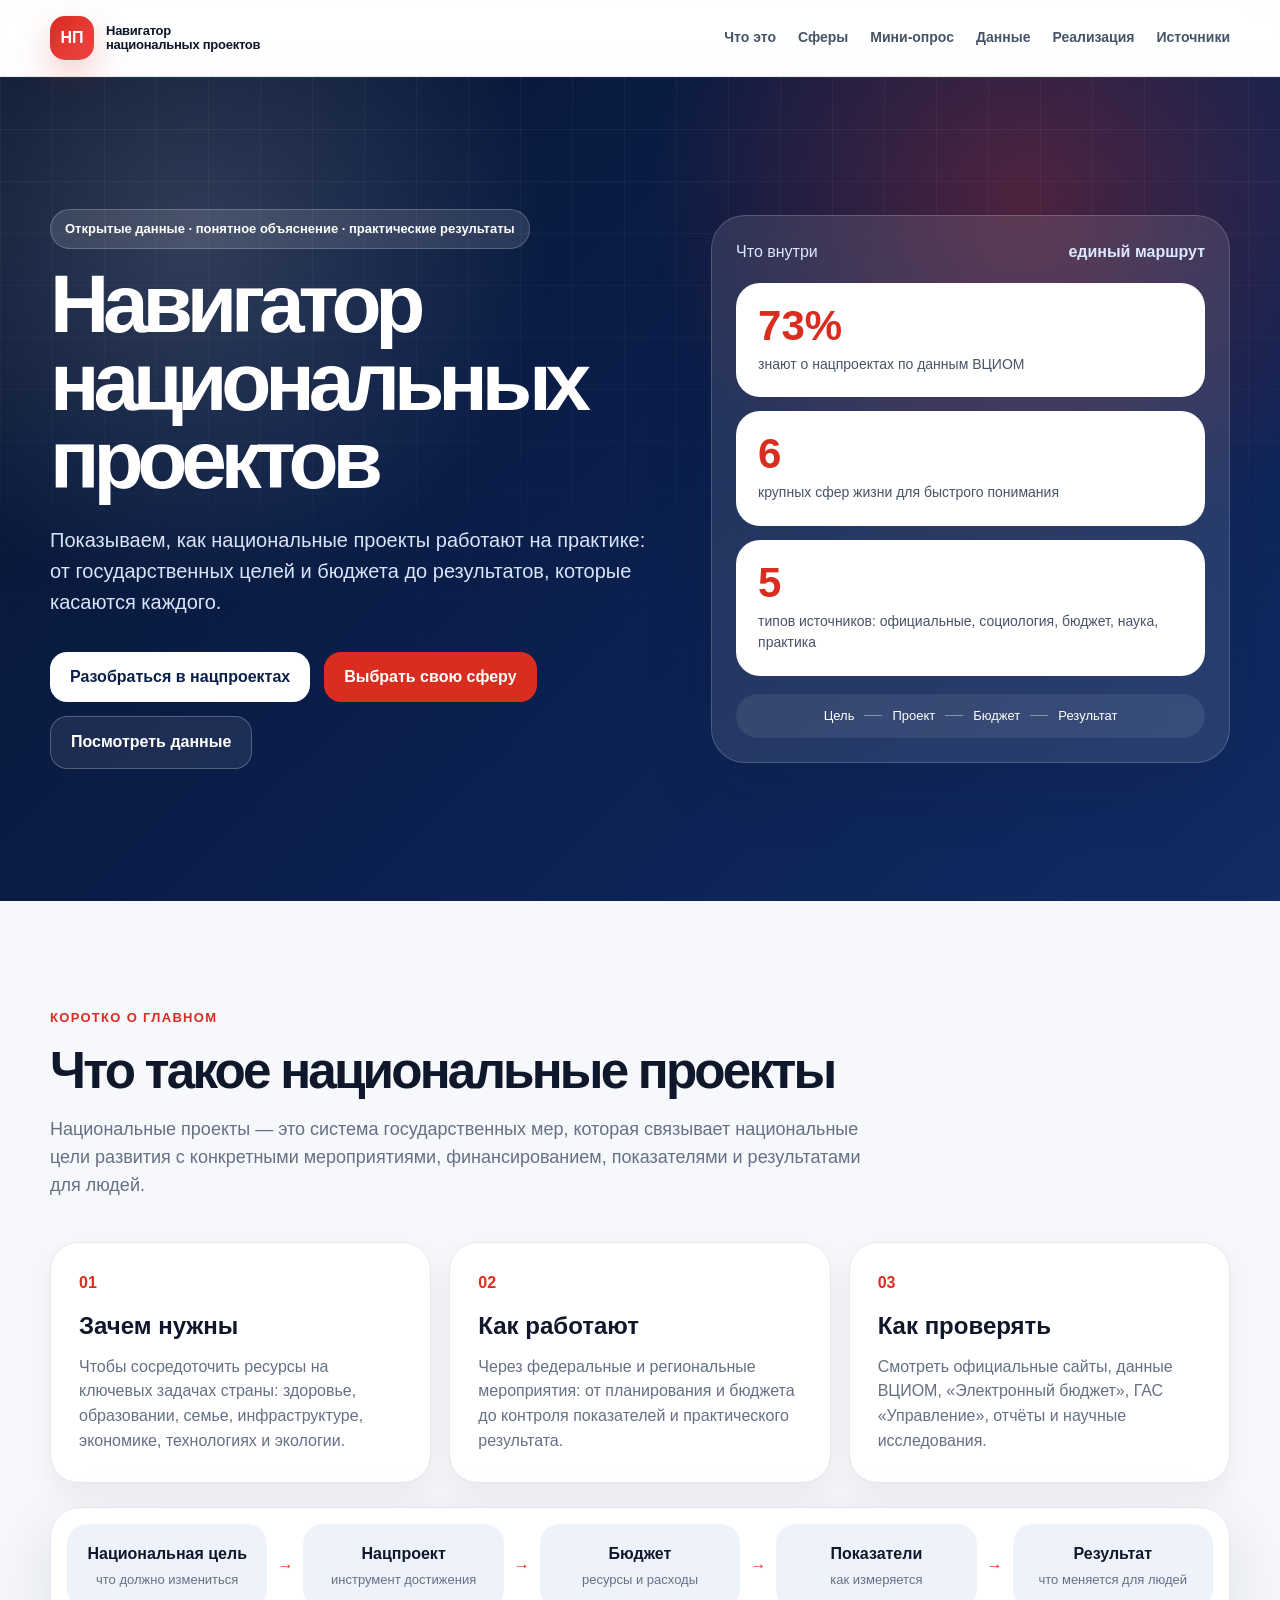
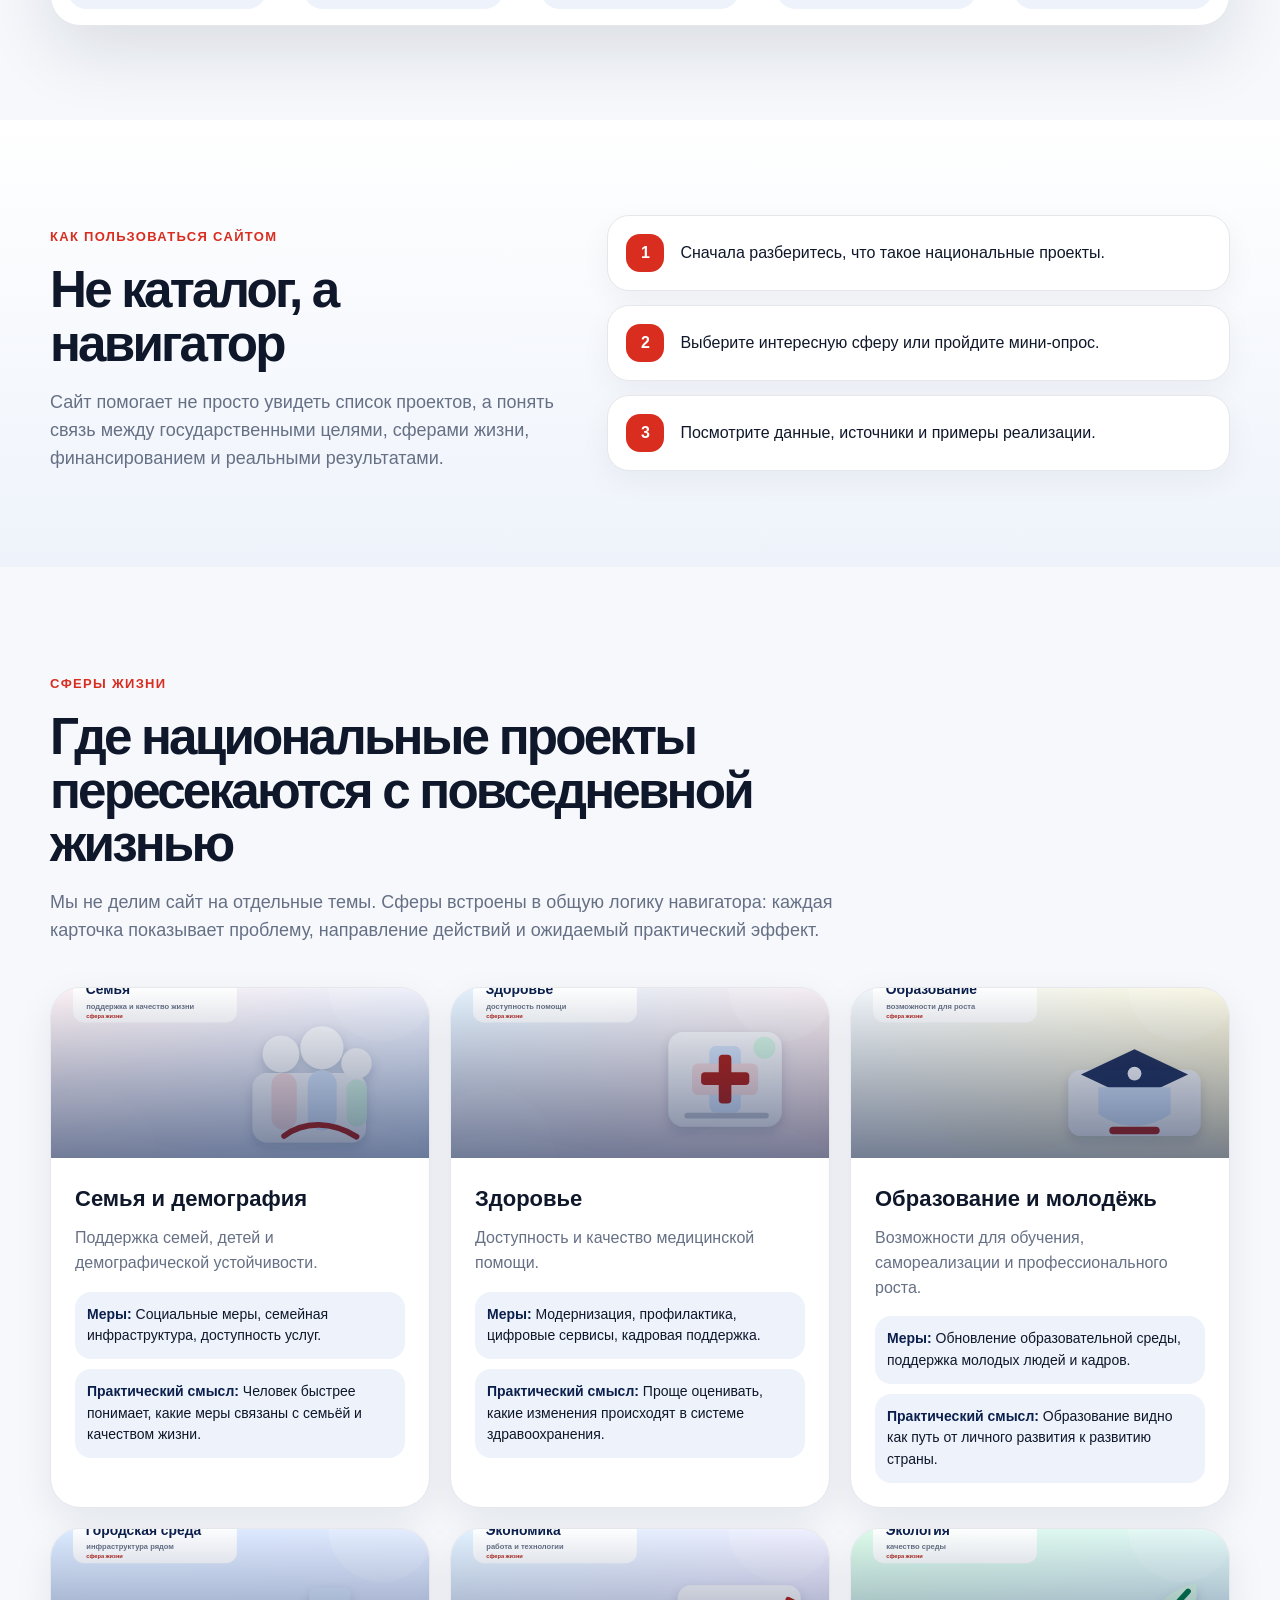
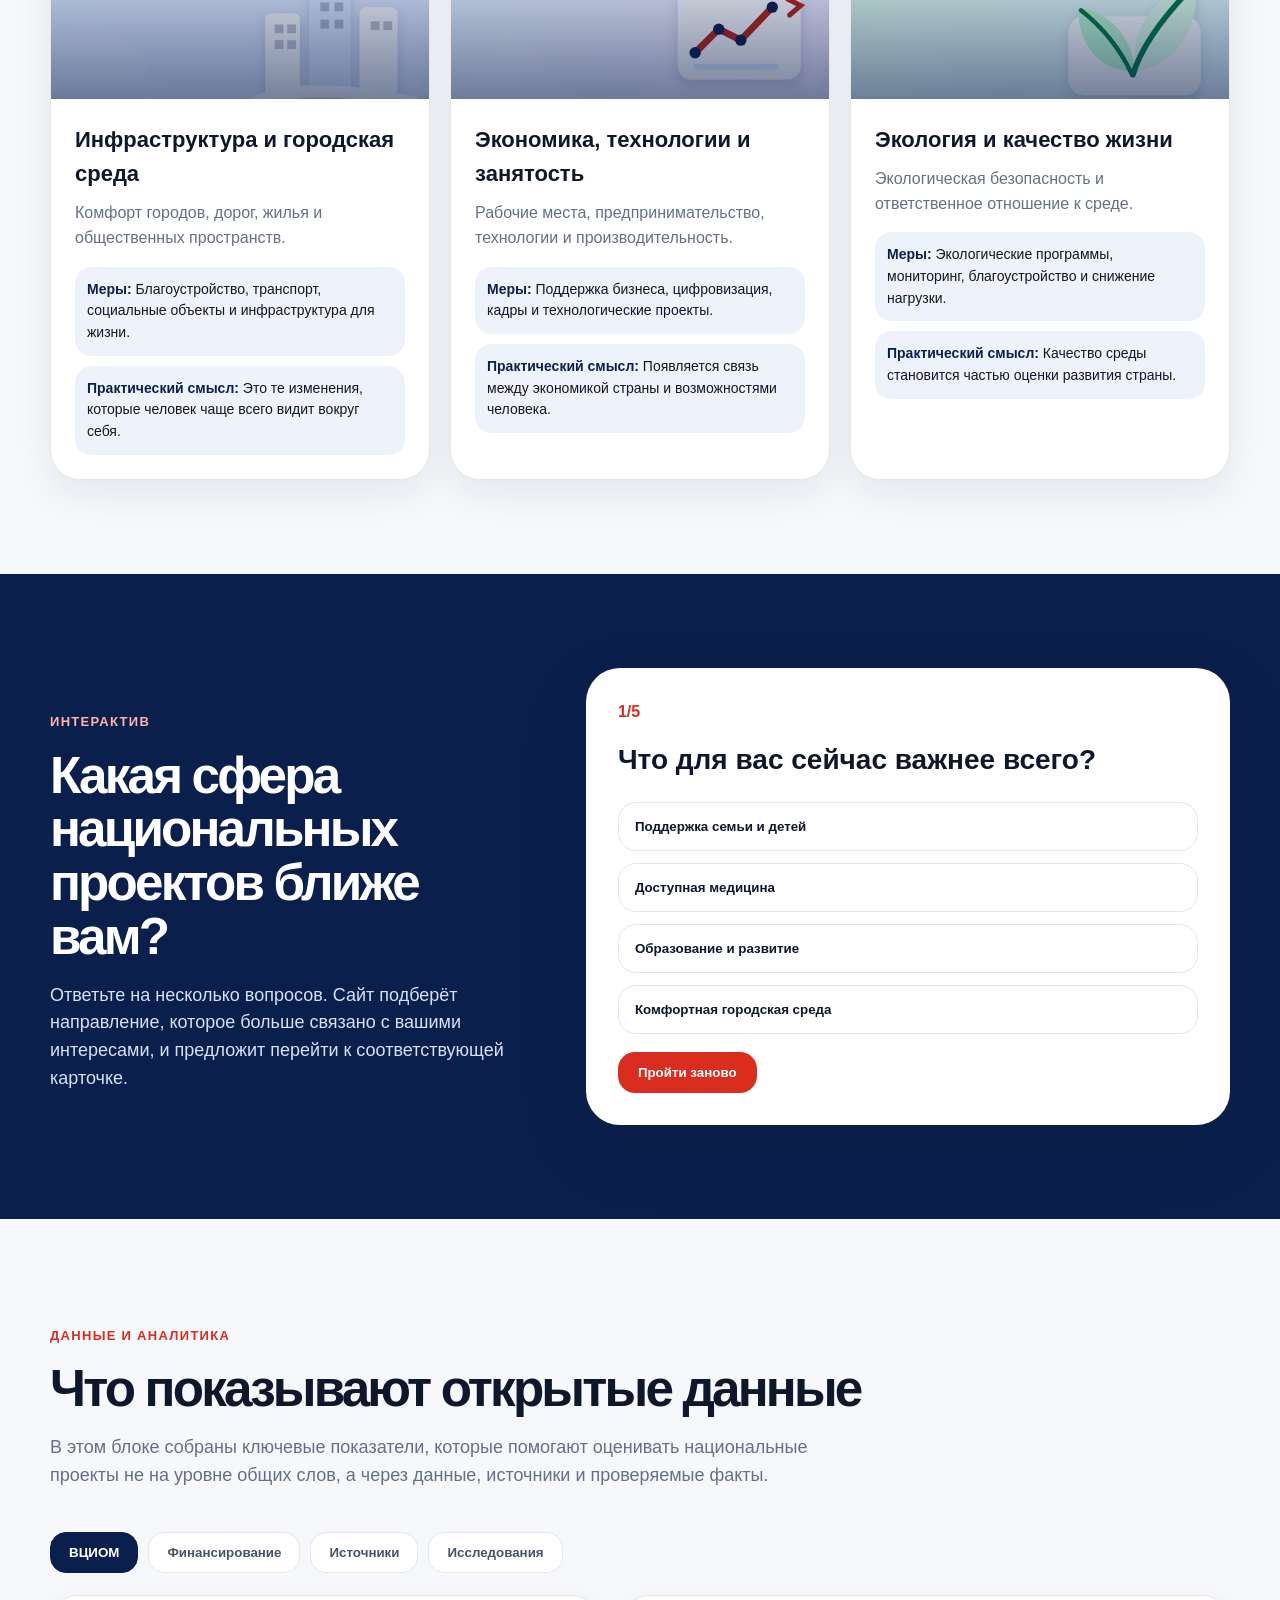
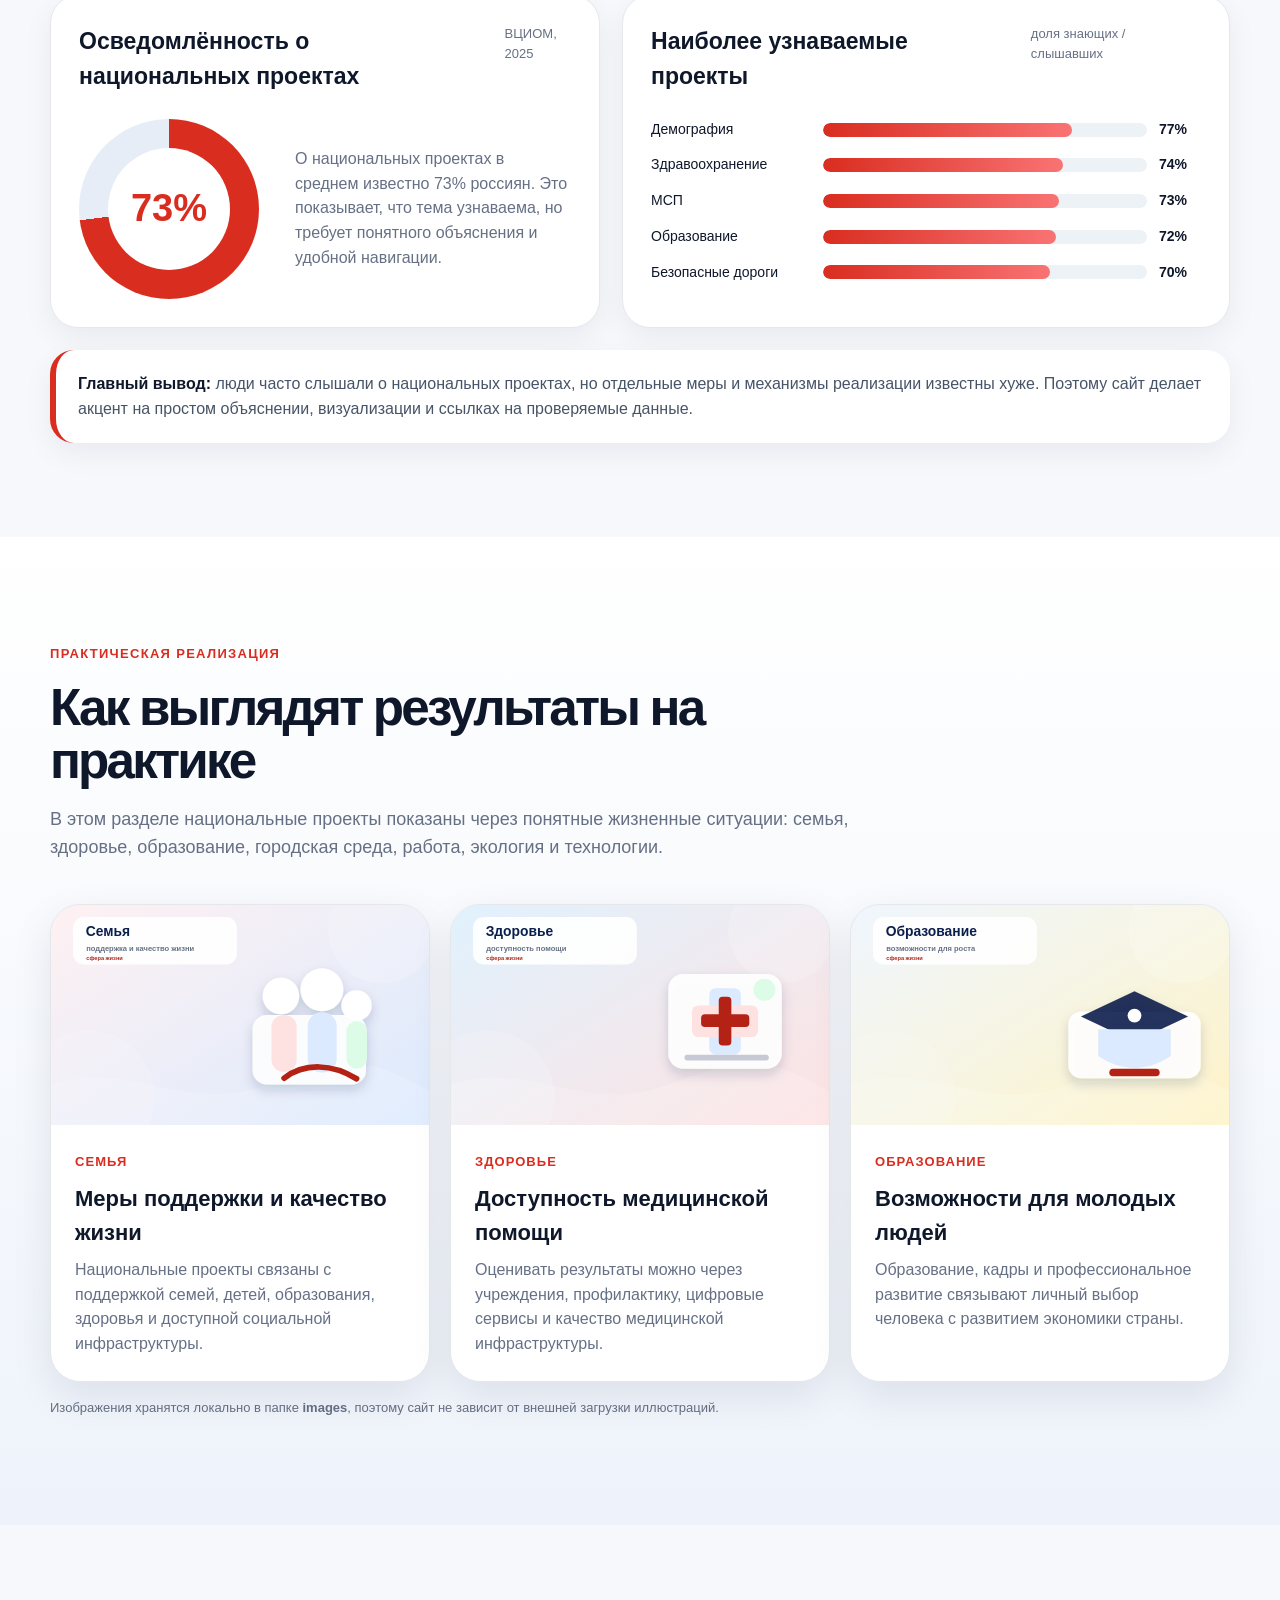
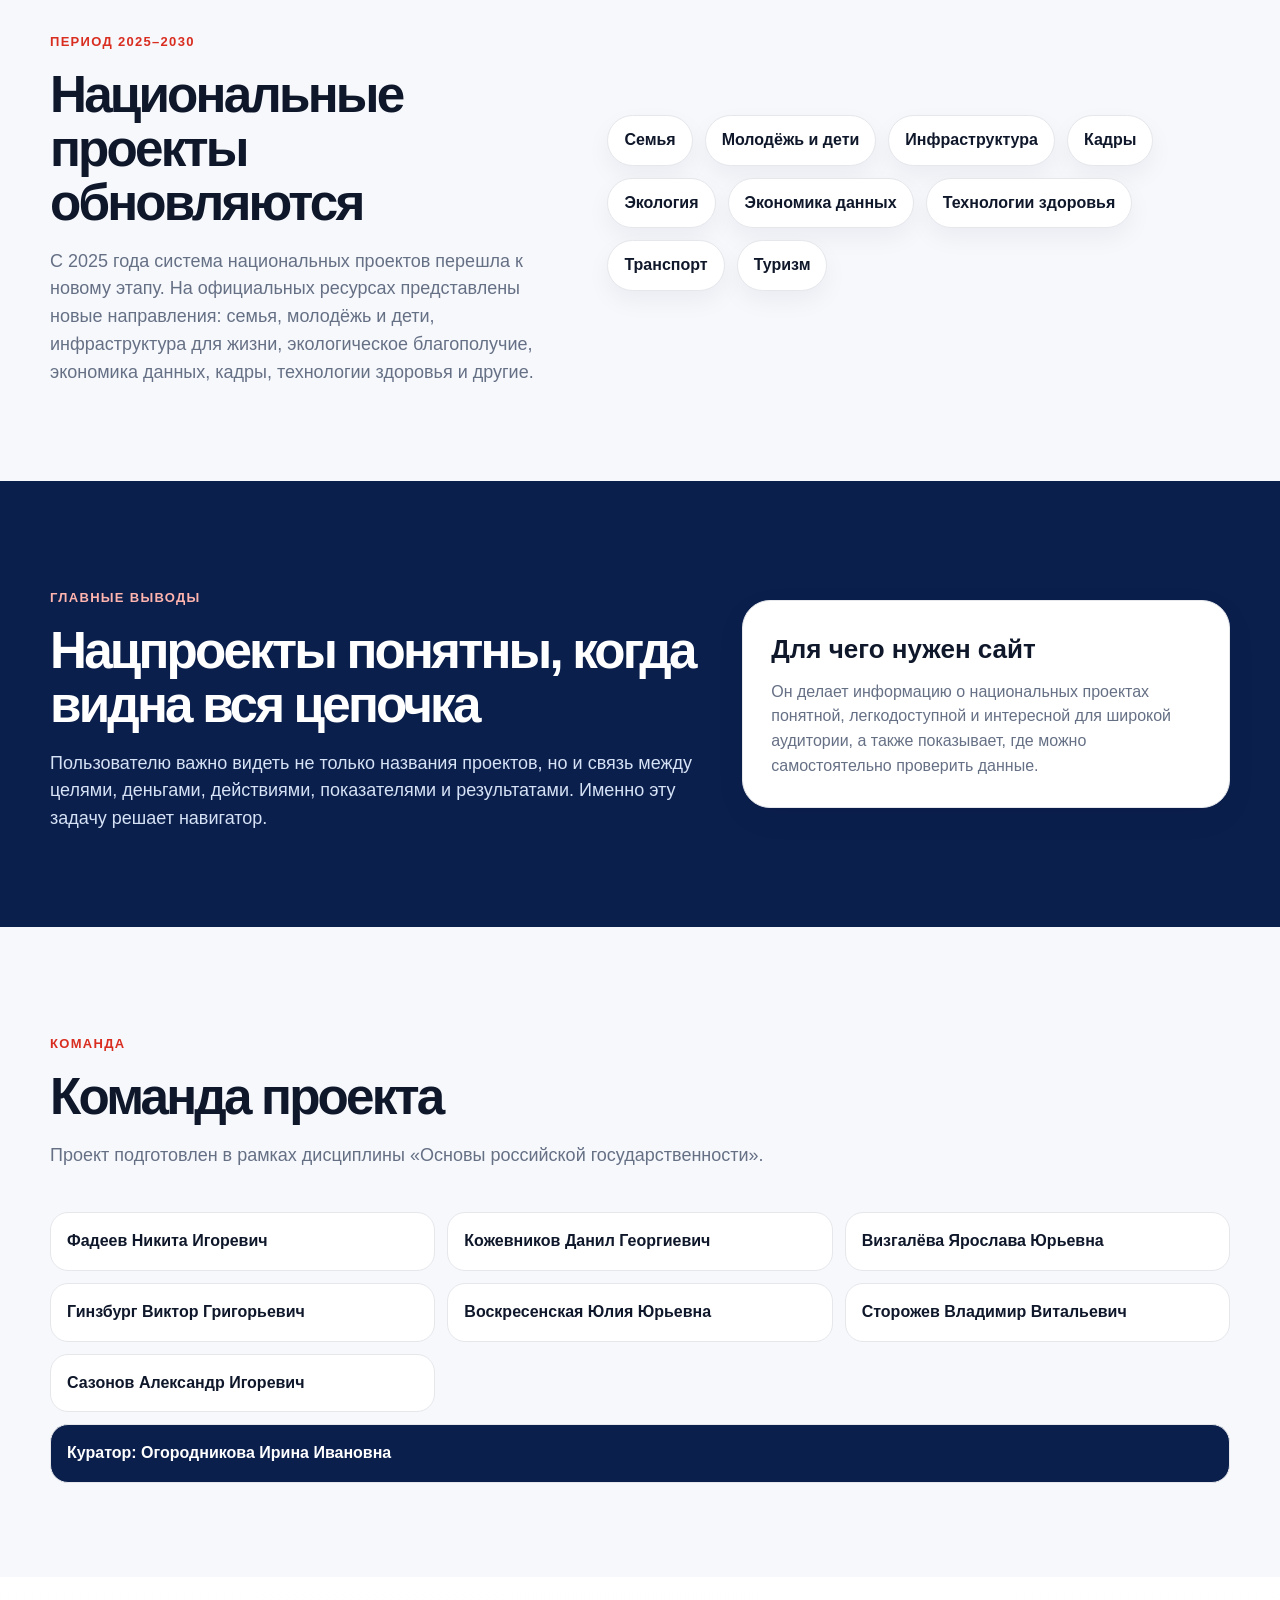
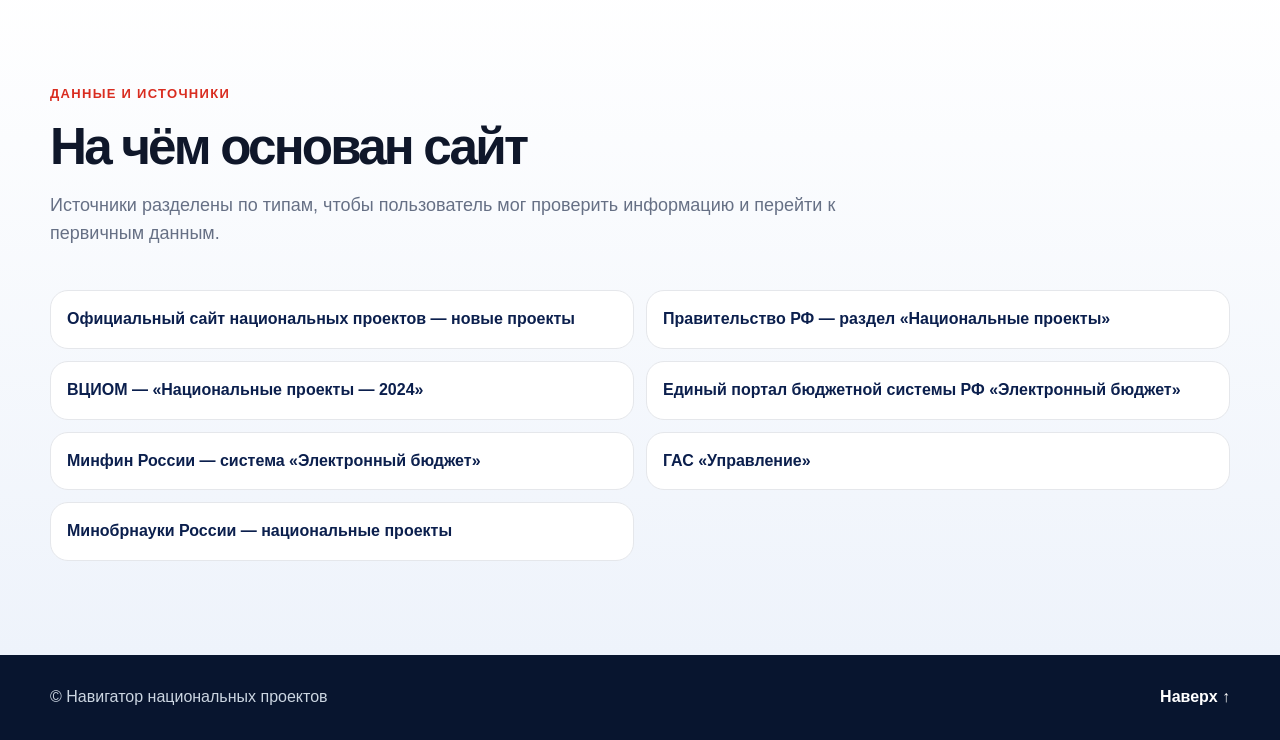
==== index.html @ fa4c1dd7 "Add national projects navigator site" ====
<!doctype html>
<html lang="ru">
<head>
  <meta charset="UTF-8" />
  <meta name="viewport" content="width=device-width, initial-scale=1.0" />
  <title>Навигатор национальных проектов</title>
  <meta name="description" content="Понятный навигатор по национальным проектам России: цели, сферы жизни, данные ВЦИОМ, финансирование, реализация и источники." />
  <link rel="stylesheet" href="style.css" />
</head>
<body>
  <header class="site-header" id="top">
    <div class="container header-inner">
      <a class="brand" href="#top" aria-label="Навигатор национальных проектов">
        <span class="brand-mark">НП</span>
        <span class="brand-text">Навигатор<br>национальных проектов</span>
      </a>
      <button class="menu-toggle" aria-label="Открыть меню" aria-expanded="false">☰</button>
      <nav class="main-nav" aria-label="Главная навигация">
        <a href="#about">Что это</a>
        <a href="#spheres">Сферы</a>
        <a href="#quiz">Мини-опрос</a>
        <a href="#data">Данные</a>
        <a href="#practice">Реализация</a>
        <a href="#sources">Источники</a>
      </nav>
    </div>
  </header>

  <main>
    <section class="hero section-dark">
      <div class="hero-bg" aria-hidden="true"></div>
      <div class="container hero-grid">
        <div class="hero-content reveal">
          <div class="status-badge">Открытые данные · понятное объяснение · практические результаты</div>
          <h1>Навигатор национальных проектов</h1>
          <p class="hero-subtitle">Показываем, как национальные проекты работают на практике: от государственных целей и бюджета до результатов, которые касаются каждого.</p>
          <div class="hero-actions">
            <a class="btn btn-primary" href="#about">Разобраться в нацпроектах</a>
            <a class="btn btn-secondary" href="#quiz">Выбрать свою сферу</a>
            <a class="btn btn-ghost" href="#data">Посмотреть данные</a>
          </div>
        </div>
        <aside class="hero-panel reveal delay-1" aria-label="Краткие показатели сайта">
          <div class="panel-top">
            <span>Что внутри</span>
            <strong>единый маршрут</strong>
          </div>
          <div class="hero-stat-grid">
            <div class="hero-stat"><b>73%</b><span>знают о нацпроектах по данным ВЦИОМ</span></div>
            <div class="hero-stat"><b>6</b><span>крупных сфер жизни для быстрого понимания</span></div>
            <div class="hero-stat"><b>5</b><span>типов источников: официальные, социология, бюджет, наука, практика</span></div>
          </div>
          <div class="route-mini">
            <span>Цель</span><i></i><span>Проект</span><i></i><span>Бюджет</span><i></i><span>Результат</span>
          </div>
        </aside>
      </div>
    </section>

    <section class="section" id="about">
      <div class="container">
        <div class="section-heading reveal">
          <p class="eyebrow">Коротко о главном</p>
          <h2>Что такое национальные проекты</h2>
          <p>Национальные проекты — это система государственных мер, которая связывает национальные цели развития с конкретными мероприятиями, финансированием, показателями и результатами для людей.</p>
        </div>
        <div class="explain-grid">
          <article class="explain-card reveal">
            <span class="card-number">01</span>
            <h3>Зачем нужны</h3>
            <p>Чтобы сосредоточить ресурсы на ключевых задачах страны: здоровье, образовании, семье, инфраструктуре, экономике, технологиях и экологии.</p>
          </article>
          <article class="explain-card reveal delay-1">
            <span class="card-number">02</span>
            <h3>Как работают</h3>
            <p>Через федеральные и региональные мероприятия: от планирования и бюджета до контроля показателей и практического результата.</p>
          </article>
          <article class="explain-card reveal delay-2">
            <span class="card-number">03</span>
            <h3>Как проверять</h3>
            <p>Смотреть официальные сайты, данные ВЦИОМ, «Электронный бюджет», ГАС «Управление», отчёты и научные исследования.</p>
          </article>
        </div>
        <div class="process-card reveal">
          <div class="process-step"><b>Национальная цель</b><span>что должно измениться</span></div>
          <div class="process-arrow">→</div>
          <div class="process-step"><b>Нацпроект</b><span>инструмент достижения</span></div>
          <div class="process-arrow">→</div>
          <div class="process-step"><b>Бюджет</b><span>ресурсы и расходы</span></div>
          <div class="process-arrow">→</div>
          <div class="process-step"><b>Показатели</b><span>как измеряется</span></div>
          <div class="process-arrow">→</div>
          <div class="process-step"><b>Результат</b><span>что меняется для людей</span></div>
        </div>
      </div>
    </section>

    <section class="section section-soft" id="how">
      <div class="container usage-grid">
        <div class="section-heading reveal compact">
          <p class="eyebrow">Как пользоваться сайтом</p>
          <h2>Не каталог, а навигатор</h2>
          <p>Сайт помогает не просто увидеть список проектов, а понять связь между государственными целями, сферами жизни, финансированием и реальными результатами.</p>
        </div>
        <div class="usage-list reveal delay-1">
          <div><b>1</b><span>Сначала разберитесь, что такое национальные проекты.</span></div>
          <div><b>2</b><span>Выберите интересную сферу или пройдите мини-опрос.</span></div>
          <div><b>3</b><span>Посмотрите данные, источники и примеры реализации.</span></div>
        </div>
      </div>
    </section>

    <section class="section" id="spheres">
      <div class="container">
        <div class="section-heading reveal">
          <p class="eyebrow">Сферы жизни</p>
          <h2>Где национальные проекты пересекаются с повседневной жизнью</h2>
          <p>Мы не делим сайт на отдельные темы. Сферы встроены в общую логику навигатора: каждая карточка показывает проблему, направление действий и ожидаемый практический эффект.</p>
        </div>
        <div class="sphere-grid" id="sphereGrid"></div>
      </div>
    </section>

    <section class="section section-dark quiz-section" id="quiz">
      <div class="container quiz-layout">
        <div class="section-heading compact reveal">
          <p class="eyebrow light">Интерактив</p>
          <h2>Какая сфера национальных проектов ближе вам?</h2>
          <p>Ответьте на несколько вопросов. Сайт подберёт направление, которое больше связано с вашими интересами, и предложит перейти к соответствующей карточке.</p>
        </div>
        <div class="quiz-card reveal delay-1">
          <div class="quiz-progress"><span id="quizStep">1</span>/5</div>
          <h3 id="quizQuestion">Вопрос загружается...</h3>
          <div class="quiz-options" id="quizOptions"></div>
          <div class="quiz-result hidden" id="quizResult"></div>
          <div class="quiz-controls">
            <button class="btn btn-secondary" id="restartQuiz" type="button">Пройти заново</button>
          </div>
        </div>
      </div>
    </section>

    <section class="section" id="data">
      <div class="container">
        <div class="section-heading reveal">
          <p class="eyebrow">Данные и аналитика</p>
          <h2>Что показывают открытые данные</h2>
          <p>В этом блоке собраны ключевые показатели, которые помогают оценивать национальные проекты не на уровне общих слов, а через данные, источники и проверяемые факты.</p>
        </div>

        <div class="tabs reveal" role="tablist" aria-label="Разделы аналитики">
          <button class="tab-btn active" data-tab="opinion" type="button">ВЦИОМ</button>
          <button class="tab-btn" data-tab="budget" type="button">Финансирование</button>
          <button class="tab-btn" data-tab="sourcesMap" type="button">Источники</button>
          <button class="tab-btn" data-tab="research" type="button">Исследования</button>
        </div>

        <div class="tab-panel active" id="opinion">
          <div class="analytics-grid">
            <article class="chart-card reveal">
              <div class="chart-card-head">
                <h3>Осведомлённость о национальных проектах</h3>
                <span>ВЦИОМ, 2025</span>
              </div>
              <div class="donut-wrap">
                <div class="donut" style="--value:73"><span>73%</span></div>
                <p>О национальных проектах в среднем известно 73% россиян. Это показывает, что тема узнаваема, но требует понятного объяснения и удобной навигации.</p>
              </div>
            </article>
            <article class="chart-card reveal delay-1">
              <div class="chart-card-head">
                <h3>Наиболее узнаваемые проекты</h3>
                <span>доля знающих / слышавших</span>
              </div>
              <div class="bar-chart" id="recognitionChart"></div>
            </article>
          </div>
          <div class="insight-box reveal">
            <b>Главный вывод:</b> люди часто слышали о национальных проектах, но отдельные меры и механизмы реализации известны хуже. Поэтому сайт делает акцент на простом объяснении, визуализации и ссылках на проверяемые данные.
          </div>
        </div>

        <div class="tab-panel" id="budget">
          <div class="finance-grid">
            <article class="source-deep-card">
              <h3>Зачем смотреть бюджет</h3>
              <p>Бюджет показывает, что национальные проекты — это не только цели, но и реальные ресурсы, мероприятия и контроль исполнения. Для пользователя это способ понять, как государственные решения переходят в практические действия.</p>
            </article>
            <article class="source-deep-card accent">
              <h3>Где проверять</h3>
              <p>Для анализа подходят «Электронный бюджет», ГАС «Управление», сайт Правительства РФ и официальные страницы национальных проектов.</p>
            </article>
          </div>
          <div class="budget-route">
            <div><b>1</b><span>Цель</span></div><div><b>2</b><span>Проект</span></div><div><b>3</b><span>Финансирование</span></div><div><b>4</b><span>Мероприятия</span></div><div><b>5</b><span>Показатели</span></div><div><b>6</b><span>Результат</span></div>
          </div>
        </div>

        <div class="tab-panel" id="sourcesMap">
          <div class="source-map-grid">
            <div class="source-node official">Официальные сайты</div>
            <div class="source-node sociology">ВЦИОМ</div>
            <div class="source-node budget">Бюджетные порталы</div>
            <div class="source-node science">Научные статьи</div>
            <div class="source-node practice">Практические данные</div>
          </div>
          <p class="source-map-caption">Сайт объединяет разные типы источников, чтобы тема была понятной, но при этом доказательной.</p>
        </div>

        <div class="tab-panel" id="research">
          <div class="research-grid">
            <article>
              <h3>Проектное управление</h3>
              <p>Научные источники помогают показать нацпроекты как инструмент управления развитием, а не просто список отдельных мер.</p>
            </article>
            <article>
              <h3>Бюджетная политика</h3>
              <p>Исследования позволяют связать финансирование, показатели и оценку эффективности реализации.</p>
            </article>
            <article>
              <h3>Социальный эффект</h3>
              <p>Важно смотреть, как меры отражаются на качестве жизни, доступности услуг и возможностях для граждан.</p>
            </article>
          </div>
        </div>
      </div>
    </section>

    <section class="section section-soft" id="practice">
      <div class="container">
        <div class="section-heading reveal">
          <p class="eyebrow">Практическая реализация</p>
          <h2>Как выглядят результаты на практике</h2>
          <p>В этом разделе национальные проекты показаны через понятные жизненные ситуации: семья, здоровье, образование, городская среда, работа, экология и технологии.</p>
        </div>
        <div class="practice-grid">
          <article class="practice-card reveal">
            <img src="images/family.svg" alt="Иллюстрация: семья и меры поддержки" loading="lazy">
            <div><span>Семья</span><h3>Меры поддержки и качество жизни</h3><p>Национальные проекты связаны с поддержкой семей, детей, образования, здоровья и доступной социальной инфраструктуры.</p></div>
          </article>
          <article class="practice-card reveal delay-1">
            <img src="images/health.svg" alt="Иллюстрация: здоровье и медицинская помощь" loading="lazy">
            <div><span>Здоровье</span><h3>Доступность медицинской помощи</h3><p>Оценивать результаты можно через учреждения, профилактику, цифровые сервисы и качество медицинской инфраструктуры.</p></div>
          </article>
          <article class="practice-card reveal delay-2">
            <img src="images/education.svg" alt="Иллюстрация: образование и возможности для молодёжи" loading="lazy">
            <div><span>Образование</span><h3>Возможности для молодых людей</h3><p>Образование, кадры и профессиональное развитие связывают личный выбор человека с развитием экономики страны.</p></div>
          </article>
        </div>
        <p class="image-note">Изображения хранятся локально в папке <b>images</b>, поэтому сайт не зависит от внешней загрузки иллюстраций.</p>
      </div>
    </section>

    <section class="section" id="new-projects">
      <div class="container split-section">
        <div class="section-heading compact reveal">
          <p class="eyebrow">Период 2025–2030</p>
          <h2>Национальные проекты обновляются</h2>
          <p>С 2025 года система национальных проектов перешла к новому этапу. На официальных ресурсах представлены новые направления: семья, молодёжь и дети, инфраструктура для жизни, экологическое благополучие, экономика данных, кадры, технологии здоровья и другие.</p>
        </div>
        <div class="project-cloud reveal delay-1">
          <span>Семья</span><span>Молодёжь и дети</span><span>Инфраструктура</span><span>Кадры</span><span>Экология</span><span>Экономика данных</span><span>Технологии здоровья</span><span>Транспорт</span><span>Туризм</span>
        </div>
      </div>
    </section>

    <section class="section section-dark" id="final">
      <div class="container final-grid">
        <div class="section-heading compact reveal">
          <p class="eyebrow light">Главные выводы</p>
          <h2>Нацпроекты понятны, когда видна вся цепочка</h2>
          <p>Пользователю важно видеть не только названия проектов, но и связь между целями, деньгами, действиями, показателями и результатами. Именно эту задачу решает навигатор.</p>
        </div>
        <div class="final-card reveal delay-1">
          <h3>Для чего нужен сайт</h3>
          <p>Он делает информацию о национальных проектах понятной, легкодоступной и интересной для широкой аудитории, а также показывает, где можно самостоятельно проверить данные.</p>
        </div>
      </div>
    </section>

    <section class="section" id="team">
      <div class="container">
        <div class="section-heading reveal">
          <p class="eyebrow">Команда</p>
          <h2>Команда проекта</h2>
          <p>Проект подготовлен в рамках дисциплины «Основы российской государственности».</p>
        </div>
        <div class="team-grid">
          <span>Фадеев Никита Игоревич</span>
          <span>Кожевников Данил Георгиевич</span>
          <span>Визгалёва Ярослава Юрьевна</span>
          <span>Гинзбург Виктор Григорьевич</span>
          <span>Воскресенская Юлия Юрьевна</span>
          <span>Сторожев Владимир Витальевич</span>
          <span>Сазонов Александр Игоревич</span>
        </div>
        <div class="curator">Куратор: <b>Огородникова Ирина Ивановна</b></div>
      </div>
    </section>

    <section class="section section-soft" id="sources">
      <div class="container">
        <div class="section-heading reveal">
          <p class="eyebrow">Данные и источники</p>
          <h2>На чём основан сайт</h2>
          <p>Источники разделены по типам, чтобы пользователь мог проверить информацию и перейти к первичным данным.</p>
        </div>
        <div class="sources-list">
          <a href="https://xn--80aapampemcchfmo7a3c9ehj.xn--p1ai/new-projects/" target="_blank" rel="noreferrer">Официальный сайт национальных проектов — новые проекты</a>
          <a href="https://government.ru/rugovclassifier/section/2641/" target="_blank" rel="noreferrer">Правительство РФ — раздел «Национальные проекты»</a>
          <a href="https://wciom.ru/analytical-reviews/analiticheskii-obzor/nacionalnye-proekty-2024" target="_blank" rel="noreferrer">ВЦИОМ — «Национальные проекты — 2024»</a>
          <a href="https://budget.gov.ru/" target="_blank" rel="noreferrer">Единый портал бюджетной системы РФ «Электронный бюджет»</a>
          <a href="https://minfin.gov.ru/ru/ismf/electronic_budget/" target="_blank" rel="noreferrer">Минфин России — система «Электронный бюджет»</a>
          <a href="https://gasu.gov.ru/" target="_blank" rel="noreferrer">ГАС «Управление»</a>
          <a href="https://minobrnauki.gov.ru/nac_project/" target="_blank" rel="noreferrer">Минобрнауки России — национальные проекты</a>
        </div>
      </div>
    </section>
  </main>

  <footer class="site-footer">
    <div class="container footer-inner">
      <span>© Навигатор национальных проектов</span>
      <a href="#top">Наверх ↑</a>
    </div>
  </footer>

  <script src="script.js"></script>
</body>
</html>
---- style.css ----
:root{
  --bg:#f6f8fc;--paper:#ffffff;--ink:#0f172a;--muted:#667085;--line:#e5e7eb;--blue:#0b1f4d;--blue2:#14306e;--red:#d92d20;--red2:#b42318;--soft:#eef3fb;--shadow:0 24px 70px rgba(15,23,42,.12);--radius:28px;
}
*{box-sizing:border-box}html{scroll-behavior:smooth}body{margin:0;font-family:Inter,Arial,sans-serif;background:var(--bg);color:var(--ink);line-height:1.55}a{color:inherit;text-decoration:none}img{max-width:100%;display:block}.container{width:min(1180px,calc(100% - 40px));margin:0 auto}.site-header{position:sticky;top:0;z-index:50;background:rgba(255,255,255,.88);backdrop-filter:blur(16px);border-bottom:1px solid rgba(229,231,235,.9)}.header-inner{height:76px;display:flex;align-items:center;justify-content:space-between;gap:20px}.brand{display:flex;align-items:center;gap:12px;font-weight:800}.brand-mark{width:44px;height:44px;border-radius:15px;background:linear-gradient(135deg,var(--red),#ef4444);display:grid;place-items:center;color:white;box-shadow:0 14px 34px rgba(217,45,32,.25)}.brand-text{font-size:13px;line-height:1.1;letter-spacing:-.02em}.main-nav{display:flex;align-items:center;gap:22px;font-size:14px;font-weight:600;color:#475467}.main-nav a:hover{color:var(--red)}.menu-toggle{display:none;background:var(--blue);color:#fff;border:0;border-radius:12px;font-size:22px;padding:8px 12px}.section{padding:94px 0}.section-soft{background:linear-gradient(180deg,#fff, var(--soft))}.section-dark{background:var(--blue);color:#fff}.hero{position:relative;overflow:hidden;min-height:calc(100vh - 76px);display:flex;align-items:center}.hero-bg{position:absolute;inset:0;background:radial-gradient(circle at 15% 20%,rgba(255,255,255,.16),transparent 28%),radial-gradient(circle at 80% 15%,rgba(217,45,32,.33),transparent 30%),linear-gradient(135deg,#08152f,#0b1f4d 52%,#112b64)}.hero-bg:after{content:"";position:absolute;inset:0;background-image:linear-gradient(rgba(255,255,255,.05) 1px,transparent 1px),linear-gradient(90deg,rgba(255,255,255,.05) 1px,transparent 1px);background-size:52px 52px;mask-image:linear-gradient(to bottom,black,transparent 80%)}.hero-grid{position:relative;display:grid;grid-template-columns:1.08fr .92fr;gap:52px;align-items:center}.status-badge,.eyebrow{display:inline-flex;align-items:center;gap:8px;margin-bottom:16px;color:var(--red);font-size:13px;font-weight:800;text-transform:uppercase;letter-spacing:.1em}.status-badge{color:#fff;background:rgba(255,255,255,.12);border:1px solid rgba(255,255,255,.2);border-radius:999px;padding:9px 14px;text-transform:none;letter-spacing:0;font-weight:700}.hero h1{font-size:clamp(44px,7vw,82px);line-height:.95;margin:0 0 26px;letter-spacing:-.075em}.hero-subtitle{font-size:20px;max-width:710px;color:#d9e4f8;margin:0}.hero-actions{display:flex;gap:14px;flex-wrap:wrap;margin-top:34px}.btn{border:0;border-radius:17px;padding:13px 20px;font-weight:800;cursor:pointer;display:inline-flex;align-items:center;justify-content:center;transition:.2s}.btn:hover{transform:translateY(-2px)}.btn-primary{background:#fff;color:var(--blue)}.btn-secondary{background:var(--red);color:#fff}.btn-ghost{border:1px solid rgba(255,255,255,.24);color:#fff;background:rgba(255,255,255,.08)}.hero-panel{background:rgba(255,255,255,.1);border:1px solid rgba(255,255,255,.18);border-radius:34px;padding:24px;box-shadow:var(--shadow);backdrop-filter:blur(18px)}.panel-top{display:flex;justify-content:space-between;color:#dbe8ff;margin-bottom:18px}.hero-stat-grid{display:grid;gap:14px}.hero-stat{background:#fff;color:var(--ink);border-radius:24px;padding:22px}.hero-stat b{font-size:42px;color:var(--red);line-height:1}.hero-stat span{display:block;margin-top:6px;color:#475467;font-size:14px}.route-mini{margin-top:18px;background:rgba(255,255,255,.08);border-radius:999px;padding:12px;display:flex;align-items:center;gap:10px;justify-content:center;font-size:13px}.route-mini i{display:block;width:18px;height:1px;background:rgba(255,255,255,.4)}.section-heading{max-width:820px;margin-bottom:42px}.section-heading.compact{margin-bottom:0}.section-heading h2{font-size:clamp(32px,4vw,52px);line-height:1.05;letter-spacing:-.055em;margin:0 0 18px}.section-heading p:not(.eyebrow){font-size:18px;color:var(--muted);margin:0}.section-dark .section-heading p:not(.eyebrow){color:#d6e2f5}.eyebrow.light{color:#ffb4ae}.explain-grid{display:grid;grid-template-columns:repeat(3,1fr);gap:18px}.explain-card,.chart-card,.source-deep-card,.final-card{background:var(--paper);border:1px solid var(--line);border-radius:var(--radius);padding:28px;box-shadow:0 10px 30px rgba(15,23,42,.06)}.explain-card h3{font-size:24px;margin:12px 0 10px}.explain-card p{color:var(--muted);margin:0}.card-number{font-weight:900;color:var(--red)}.process-card{margin-top:24px;display:grid;grid-template-columns:1fr auto 1fr auto 1fr auto 1fr auto 1fr;gap:10px;align-items:stretch;background:#fff;border:1px solid var(--line);border-radius:30px;padding:16px;box-shadow:var(--shadow)}.process-step{background:var(--soft);border-radius:20px;padding:18px;text-align:center}.process-step b{display:block}.process-step span{font-size:13px;color:var(--muted)}.process-arrow{display:grid;place-items:center;color:var(--red);font-weight:900}.usage-grid{display:grid;grid-template-columns:.9fr 1.1fr;gap:48px;align-items:center}.usage-list{display:grid;gap:14px}.usage-list div{display:flex;gap:16px;align-items:center;background:#fff;border:1px solid var(--line);border-radius:22px;padding:18px;box-shadow:0 10px 30px rgba(15,23,42,.05)}.usage-list b{width:38px;height:38px;border-radius:14px;background:var(--red);color:#fff;display:grid;place-items:center;flex:0 0 auto}.sphere-grid{display:grid;grid-template-columns:repeat(3,1fr);gap:20px}.sphere-card{overflow:hidden;background:#fff;border:1px solid var(--line);border-radius:30px;box-shadow:0 14px 38px rgba(15,23,42,.08);transition:.24s}.sphere-card:hover{transform:translateY(-6px);box-shadow:var(--shadow)}.sphere-img{height:170px;background:linear-gradient(135deg,#dbeafe,#fee2e2);position:relative;overflow:hidden}.sphere-img img{width:100%;height:100%;object-fit:cover}.sphere-img:after{content:"";position:absolute;inset:0;background:linear-gradient(to top,rgba(11,31,77,.56),transparent)}.sphere-body{padding:24px}.sphere-body h3{margin:0 0 10px;font-size:22px}.sphere-body p{margin:0 0 16px;color:var(--muted)}.sphere-meta{display:grid;gap:10px;font-size:14px}.sphere-meta div{background:var(--soft);border-radius:16px;padding:12px}.sphere-meta b{color:var(--blue)}.quiz-section{position:relative;overflow:hidden}.quiz-layout{display:grid;grid-template-columns:.86fr 1.14fr;gap:50px;align-items:center}.quiz-card{background:#fff;color:var(--ink);border-radius:34px;padding:32px;box-shadow:var(--shadow)}.quiz-progress{font-weight:900;color:var(--red);margin-bottom:14px}.quiz-card h3{font-size:28px;margin:0 0 20px}.quiz-options{display:grid;gap:12px}.option-btn{width:100%;text-align:left;border:1px solid var(--line);background:#fff;border-radius:18px;padding:16px;cursor:pointer;font-weight:700;color:var(--ink);transition:.2s}.option-btn:hover{border-color:#fecaca;background:#fff7f7;transform:translateX(4px)}.quiz-result{padding:22px;background:var(--soft);border-radius:22px}.quiz-result h4{font-size:24px;margin:0 0 10px}.quiz-controls{margin-top:18px}.hidden{display:none!important}.tabs{display:flex;flex-wrap:wrap;gap:10px;margin-bottom:22px}.tab-btn{border:1px solid var(--line);background:#fff;color:#475467;border-radius:16px;padding:12px 18px;font-weight:800;cursor:pointer}.tab-btn.active{background:var(--blue);color:#fff;border-color:var(--blue)}.tab-panel{display:none}.tab-panel.active{display:block}.analytics-grid{display:grid;grid-template-columns:.95fr 1.05fr;gap:22px}.chart-card-head{display:flex;justify-content:space-between;gap:20px;margin-bottom:24px}.chart-card h3{margin:0;font-size:23px}.chart-card-head span{color:var(--muted);font-size:13px}.donut-wrap{display:grid;grid-template-columns:190px 1fr;gap:26px;align-items:center}.donut{--value:73;width:180px;height:180px;border-radius:50%;background:conic-gradient(var(--red) calc(var(--value)*1%),#e7edf7 0);display:grid;place-items:center;position:relative}.donut:before{content:"";position:absolute;width:122px;height:122px;background:#fff;border-radius:50%}.donut span{position:relative;font-size:38px;font-weight:900;color:var(--red)}.donut-wrap p{color:var(--muted);margin:0}.bar-chart{display:grid;gap:14px}.bar-row{display:grid;grid-template-columns:160px 1fr 42px;align-items:center;gap:12px;font-size:14px}.bar-track{height:14px;background:#edf2f7;border-radius:999px;overflow:hidden}.bar-fill{height:100%;background:linear-gradient(90deg,var(--red),#f97373);border-radius:999px;transform-origin:left;animation:grow .9s ease both}.insight-box{margin-top:22px;background:#fff;border-left:6px solid var(--red);border-radius:24px;padding:22px;box-shadow:0 10px 30px rgba(15,23,42,.06);color:#475467}.insight-box b{color:var(--ink)}.finance-grid{display:grid;grid-template-columns:1fr 1fr;gap:18px}.source-deep-card h3{font-size:24px;margin:0 0 10px}.source-deep-card p{color:var(--muted);margin:0}.source-deep-card.accent{background:var(--blue);color:#fff}.source-deep-card.accent p{color:#d8e4f8}.budget-route{margin-top:20px;display:grid;grid-template-columns:repeat(6,1fr);gap:12px}.budget-route div{background:#fff;border:1px solid var(--line);border-radius:18px;padding:16px;text-align:center}.budget-route b{display:grid;place-items:center;width:34px;height:34px;margin:0 auto 8px;background:var(--red);border-radius:12px;color:#fff}.source-map-grid{display:grid;grid-template-columns:repeat(5,1fr);gap:14px}.source-node{min-height:130px;border-radius:24px;padding:18px;display:flex;align-items:end;font-weight:900;color:#fff;background:var(--blue);box-shadow:0 18px 42px rgba(15,23,42,.1)}.source-node.sociology{background:#b42318}.source-node.budget{background:#175cd3}.source-node.science{background:#155eef}.source-node.practice{background:#067647}.source-map-caption{color:var(--muted);margin-top:18px}.research-grid{display:grid;grid-template-columns:repeat(3,1fr);gap:18px}.research-grid article{background:#fff;border:1px solid var(--line);border-radius:24px;padding:24px}.practice-grid{display:grid;grid-template-columns:repeat(3,1fr);gap:20px}.practice-card{background:#fff;border-radius:30px;overflow:hidden;box-shadow:0 14px 42px rgba(15,23,42,.09);border:1px solid var(--line)}.practice-card img{height:220px;width:100%;object-fit:cover;background:#dbeafe}.practice-card div{padding:24px}.practice-card span{font-size:13px;color:var(--red);font-weight:900;text-transform:uppercase;letter-spacing:.08em}.practice-card h3{font-size:22px;margin:8px 0}.practice-card p{color:var(--muted);margin:0}.image-note{color:var(--muted);font-size:13px;margin-top:16px}.split-section{display:grid;grid-template-columns:.9fr 1.1fr;gap:48px;align-items:center}.project-cloud{display:flex;flex-wrap:wrap;gap:12px}.project-cloud span{background:#fff;border:1px solid var(--line);border-radius:999px;padding:12px 16px;font-weight:800;box-shadow:0 10px 24px rgba(15,23,42,.05)}.final-grid{display:grid;grid-template-columns:1fr .75fr;gap:42px;align-items:center}.final-card{background:#fff;color:var(--ink)}.final-card h3{font-size:26px;margin:0 0 10px}.final-card p{color:var(--muted);margin:0}.team-grid{display:grid;grid-template-columns:repeat(3,1fr);gap:12px}.team-grid span,.curator{background:#fff;border:1px solid var(--line);border-radius:18px;padding:16px;font-weight:700}.curator{margin-top:12px;background:var(--blue);color:#fff}.sources-list{display:grid;grid-template-columns:repeat(2,1fr);gap:12px}.sources-list a{background:#fff;border:1px solid var(--line);border-radius:18px;padding:16px;font-weight:700;color:var(--blue);transition:.2s}.sources-list a:hover{transform:translateY(-3px);border-color:#fecaca;color:var(--red)}.site-footer{background:#08152f;color:#cbd5e1;padding:30px 0}.footer-inner{display:flex;justify-content:space-between;gap:20px}.footer-inner a{font-weight:900;color:#fff}.reveal{opacity:0;transform:translateY(22px);transition:opacity .7s ease,transform .7s ease}.reveal.visible{opacity:1;transform:translateY(0)}.delay-1{transition-delay:.1s}.delay-2{transition-delay:.2s}@keyframes grow{from{transform:scaleX(0)}to{transform:scaleX(1)}}
@media (max-width:1000px){.hero-grid,.usage-grid,.quiz-layout,.analytics-grid,.split-section,.final-grid{grid-template-columns:1fr}.process-card{grid-template-columns:1fr}.process-arrow{transform:rotate(90deg);padding:4px}.sphere-grid,.practice-grid,.explain-grid,.research-grid{grid-template-columns:repeat(2,1fr)}.source-map-grid,.budget-route{grid-template-columns:repeat(3,1fr)}.donut-wrap{grid-template-columns:1fr}.team-grid,.sources-list{grid-template-columns:repeat(2,1fr)}}
@media (max-width:760px){.container{width:min(100% - 28px,1180px)}.header-inner{height:68px}.menu-toggle{display:block}.main-nav{position:absolute;top:68px;left:14px;right:14px;background:#fff;border:1px solid var(--line);border-radius:22px;padding:16px;box-shadow:var(--shadow);display:none;flex-direction:column;align-items:flex-start}.main-nav.open{display:flex}.brand-text{display:none}.section{padding:68px 0}.hero{min-height:auto;padding:72px 0}.hero h1{font-size:46px}.hero-subtitle{font-size:18px}.hero-actions{flex-direction:column}.btn{width:100%}.sphere-grid,.practice-grid,.explain-grid,.research-grid,.team-grid,.sources-list,.finance-grid{grid-template-columns:1fr}.source-map-grid,.budget-route{grid-template-columns:1fr}.bar-row{grid-template-columns:1fr}.chart-card-head{display:block}.route-mini{flex-wrap:wrap;border-radius:18px}.hero-panel{padding:18px}.quiz-card{padding:22px}.section-heading h2{font-size:34px}.section-heading p:not(.eyebrow){font-size:16px}.footer-inner{flex-direction:column}.tabs{display:grid;grid-template-columns:1fr 1fr}.tab-btn{padding:12px 10px}.practice-card img{height:190px}}
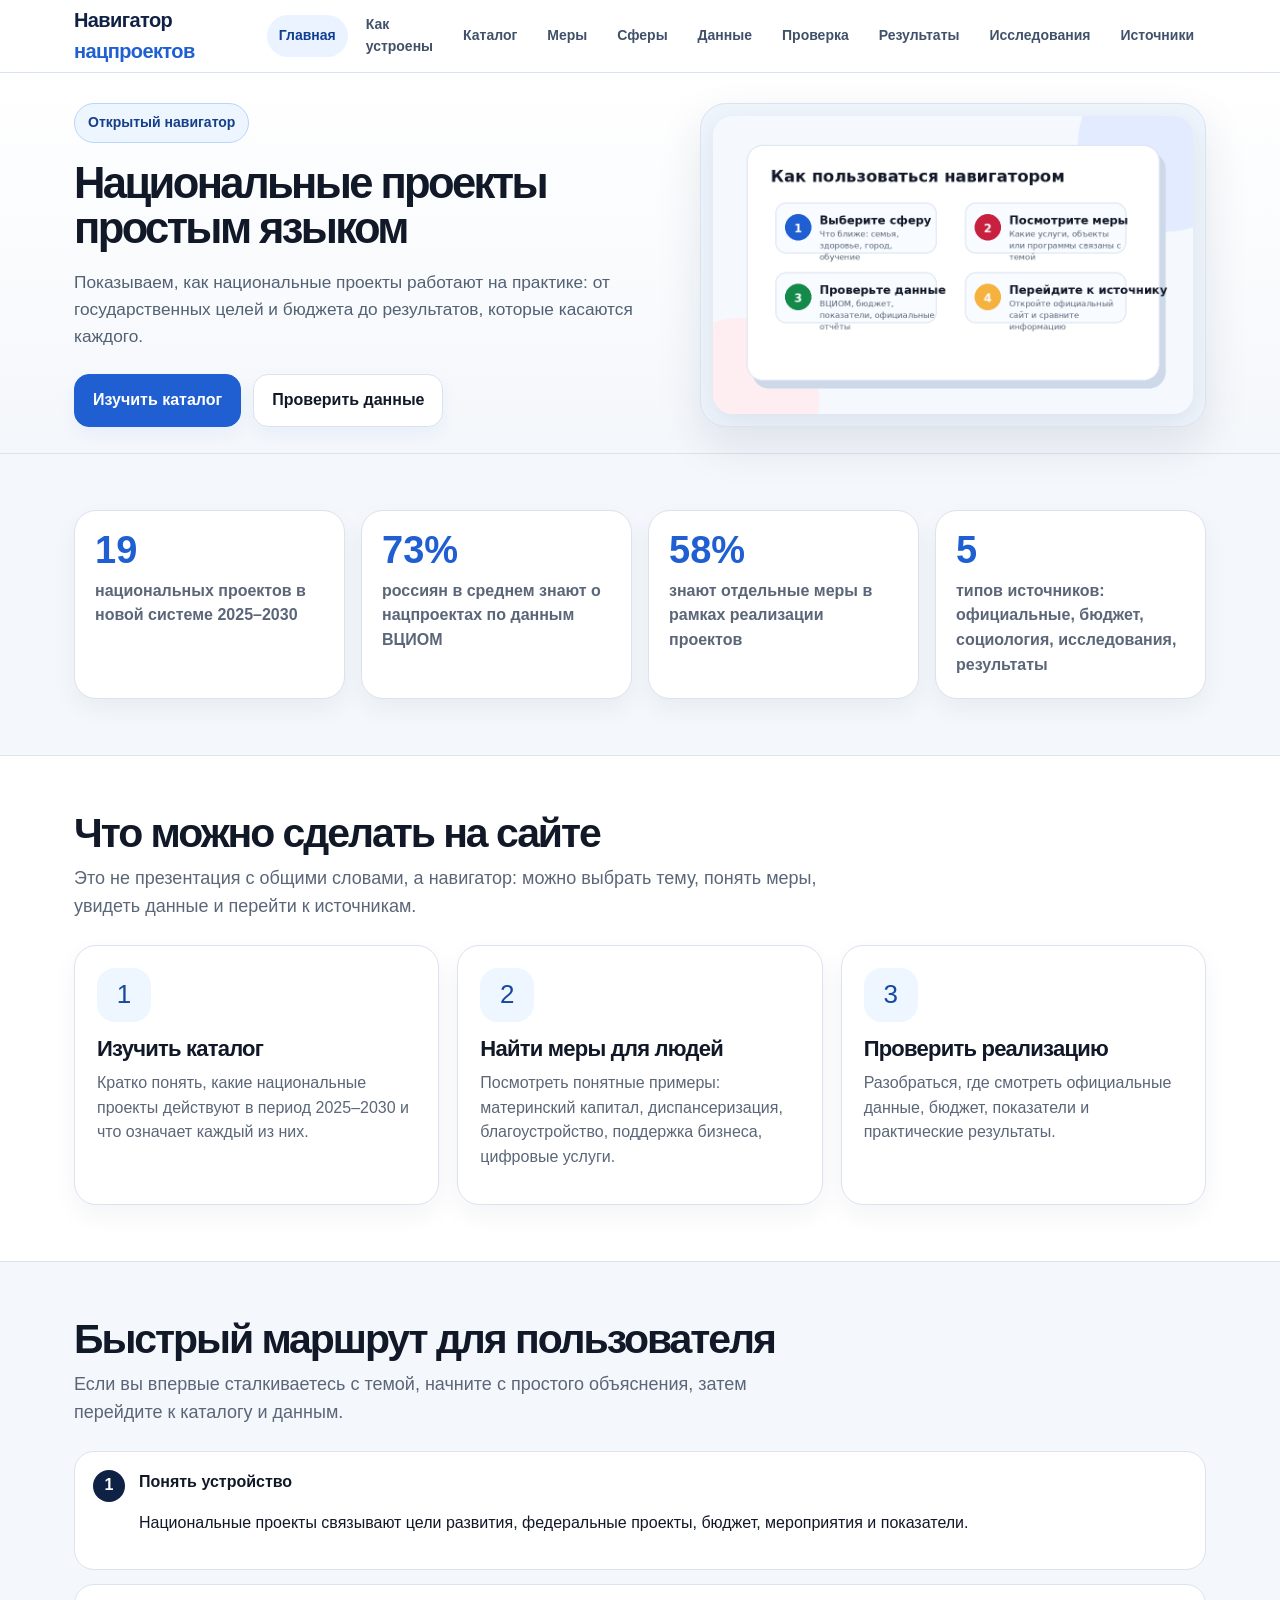
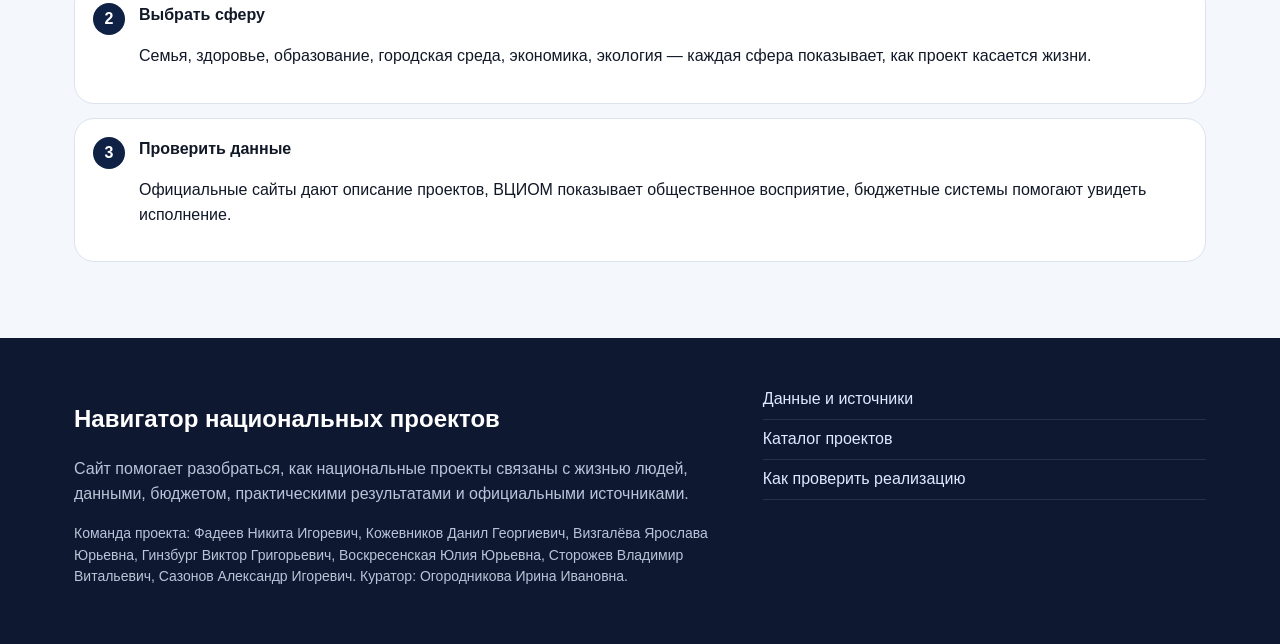
==== commit a0498cbe: "Update site version" ====
--- a/index.html
+++ b/index.html
@@ -1,330 +1,5 @@
-<!doctype html>
-<html lang="ru">
-<head>
-  <meta charset="UTF-8" />
-  <meta name="viewport" content="width=device-width, initial-scale=1.0" />
-  <title>Навигатор национальных проектов</title>
-  <meta name="description" content="Понятный навигатор по национальным проектам России: цели, сферы жизни, данные ВЦИОМ, финансирование, реализация и источники." />
-  <link rel="stylesheet" href="style.css" />
-</head>
-<body>
-  <header class="site-header" id="top">
-    <div class="container header-inner">
-      <a class="brand" href="#top" aria-label="Навигатор национальных проектов">
-        <span class="brand-mark">НП</span>
-        <span class="brand-text">Навигатор<br>национальных проектов</span>
-      </a>
-      <button class="menu-toggle" aria-label="Открыть меню" aria-expanded="false">☰</button>
-      <nav class="main-nav" aria-label="Главная навигация">
-        <a href="#about">Что это</a>
-        <a href="#spheres">Сферы</a>
-        <a href="#quiz">Мини-опрос</a>
-        <a href="#data">Данные</a>
-        <a href="#practice">Реализация</a>
-        <a href="#sources">Источники</a>
-      </nav>
-    </div>
-  </header>
-
-  <main>
-    <section class="hero section-dark">
-      <div class="hero-bg" aria-hidden="true"></div>
-      <div class="container hero-grid">
-        <div class="hero-content reveal">
-          <div class="status-badge">Открытые данные · понятное объяснение · практические результаты</div>
-          <h1>Навигатор национальных проектов</h1>
-          <p class="hero-subtitle">Показываем, как национальные проекты работают на практике: от государственных целей и бюджета до результатов, которые касаются каждого.</p>
-          <div class="hero-actions">
-            <a class="btn btn-primary" href="#about">Разобраться в нацпроектах</a>
-            <a class="btn btn-secondary" href="#quiz">Выбрать свою сферу</a>
-            <a class="btn btn-ghost" href="#data">Посмотреть данные</a>
-          </div>
-        </div>
-        <aside class="hero-panel reveal delay-1" aria-label="Краткие показатели сайта">
-          <div class="panel-top">
-            <span>Что внутри</span>
-            <strong>единый маршрут</strong>
-          </div>
-          <div class="hero-stat-grid">
-            <div class="hero-stat"><b>73%</b><span>знают о нацпроектах по данным ВЦИОМ</span></div>
-            <div class="hero-stat"><b>6</b><span>крупных сфер жизни для быстрого понимания</span></div>
-            <div class="hero-stat"><b>5</b><span>типов источников: официальные, социология, бюджет, наука, практика</span></div>
-          </div>
-          <div class="route-mini">
-            <span>Цель</span><i></i><span>Проект</span><i></i><span>Бюджет</span><i></i><span>Результат</span>
-          </div>
-        </aside>
-      </div>
-    </section>
-
-    <section class="section" id="about">
-      <div class="container">
-        <div class="section-heading reveal">
-          <p class="eyebrow">Коротко о главном</p>
-          <h2>Что такое национальные проекты</h2>
-          <p>Национальные проекты — это система государственных мер, которая связывает национальные цели развития с конкретными мероприятиями, финансированием, показателями и результатами для людей.</p>
-        </div>
-        <div class="explain-grid">
-          <article class="explain-card reveal">
-            <span class="card-number">01</span>
-            <h3>Зачем нужны</h3>
-            <p>Чтобы сосредоточить ресурсы на ключевых задачах страны: здоровье, образовании, семье, инфраструктуре, экономике, технологиях и экологии.</p>
-          </article>
-          <article class="explain-card reveal delay-1">
-            <span class="card-number">02</span>
-            <h3>Как работают</h3>
-            <p>Через федеральные и региональные мероприятия: от планирования и бюджета до контроля показателей и практического результата.</p>
-          </article>
-          <article class="explain-card reveal delay-2">
-            <span class="card-number">03</span>
-            <h3>Как проверять</h3>
-            <p>Смотреть официальные сайты, данные ВЦИОМ, «Электронный бюджет», ГАС «Управление», отчёты и научные исследования.</p>
-          </article>
-        </div>
-        <div class="process-card reveal">
-          <div class="process-step"><b>Национальная цель</b><span>что должно измениться</span></div>
-          <div class="process-arrow">→</div>
-          <div class="process-step"><b>Нацпроект</b><span>инструмент достижения</span></div>
-          <div class="process-arrow">→</div>
-          <div class="process-step"><b>Бюджет</b><span>ресурсы и расходы</span></div>
-          <div class="process-arrow">→</div>
-          <div class="process-step"><b>Показатели</b><span>как измеряется</span></div>
-          <div class="process-arrow">→</div>
-          <div class="process-step"><b>Результат</b><span>что меняется для людей</span></div>
-        </div>
-      </div>
-    </section>
-
-    <section class="section section-soft" id="how">
-      <div class="container usage-grid">
-        <div class="section-heading reveal compact">
-          <p class="eyebrow">Как пользоваться сайтом</p>
-          <h2>Не каталог, а навигатор</h2>
-          <p>Сайт помогает не просто увидеть список проектов, а понять связь между государственными целями, сферами жизни, финансированием и реальными результатами.</p>
-        </div>
-        <div class="usage-list reveal delay-1">
-          <div><b>1</b><span>Сначала разберитесь, что такое национальные проекты.</span></div>
-          <div><b>2</b><span>Выберите интересную сферу или пройдите мини-опрос.</span></div>
-          <div><b>3</b><span>Посмотрите данные, источники и примеры реализации.</span></div>
-        </div>
-      </div>
-    </section>
-
-    <section class="section" id="spheres">
-      <div class="container">
-        <div class="section-heading reveal">
-          <p class="eyebrow">Сферы жизни</p>
-          <h2>Где национальные проекты пересекаются с повседневной жизнью</h2>
-          <p>Мы не делим сайт на отдельные темы. Сферы встроены в общую логику навигатора: каждая карточка показывает проблему, направление действий и ожидаемый практический эффект.</p>
-        </div>
-        <div class="sphere-grid" id="sphereGrid"></div>
-      </div>
-    </section>
-
-    <section class="section section-dark quiz-section" id="quiz">
-      <div class="container quiz-layout">
-        <div class="section-heading compact reveal">
-          <p class="eyebrow light">Интерактив</p>
-          <h2>Какая сфера национальных проектов ближе вам?</h2>
-          <p>Ответьте на несколько вопросов. Сайт подберёт направление, которое больше связано с вашими интересами, и предложит перейти к соответствующей карточке.</p>
-        </div>
-        <div class="quiz-card reveal delay-1">
-          <div class="quiz-progress"><span id="quizStep">1</span>/5</div>
-          <h3 id="quizQuestion">Вопрос загружается...</h3>
-          <div class="quiz-options" id="quizOptions"></div>
-          <div class="quiz-result hidden" id="quizResult"></div>
-          <div class="quiz-controls">
-            <button class="btn btn-secondary" id="restartQuiz" type="button">Пройти заново</button>
-          </div>
-        </div>
-      </div>
-    </section>
-
-    <section class="section" id="data">
-      <div class="container">
-        <div class="section-heading reveal">
-          <p class="eyebrow">Данные и аналитика</p>
-          <h2>Что показывают открытые данные</h2>
-          <p>В этом блоке собраны ключевые показатели, которые помогают оценивать национальные проекты не на уровне общих слов, а через данные, источники и проверяемые факты.</p>
-        </div>
-
-        <div class="tabs reveal" role="tablist" aria-label="Разделы аналитики">
-          <button class="tab-btn active" data-tab="opinion" type="button">ВЦИОМ</button>
-          <button class="tab-btn" data-tab="budget" type="button">Финансирование</button>
-          <button class="tab-btn" data-tab="sourcesMap" type="button">Источники</button>
-          <button class="tab-btn" data-tab="research" type="button">Исследования</button>
-        </div>
-
-        <div class="tab-panel active" id="opinion">
-          <div class="analytics-grid">
-            <article class="chart-card reveal">
-              <div class="chart-card-head">
-                <h3>Осведомлённость о национальных проектах</h3>
-                <span>ВЦИОМ, 2025</span>
-              </div>
-              <div class="donut-wrap">
-                <div class="donut" style="--value:73"><span>73%</span></div>
-                <p>О национальных проектах в среднем известно 73% россиян. Это показывает, что тема узнаваема, но требует понятного объяснения и удобной навигации.</p>
-              </div>
-            </article>
-            <article class="chart-card reveal delay-1">
-              <div class="chart-card-head">
-                <h3>Наиболее узнаваемые проекты</h3>
-                <span>доля знающих / слышавших</span>
-              </div>
-              <div class="bar-chart" id="recognitionChart"></div>
-            </article>
-          </div>
-          <div class="insight-box reveal">
-            <b>Главный вывод:</b> люди часто слышали о национальных проектах, но отдельные меры и механизмы реализации известны хуже. Поэтому сайт делает акцент на простом объяснении, визуализации и ссылках на проверяемые данные.
-          </div>
-        </div>
-
-        <div class="tab-panel" id="budget">
-          <div class="finance-grid">
-            <article class="source-deep-card">
-              <h3>Зачем смотреть бюджет</h3>
-              <p>Бюджет показывает, что национальные проекты — это не только цели, но и реальные ресурсы, мероприятия и контроль исполнения. Для пользователя это способ понять, как государственные решения переходят в практические действия.</p>
-            </article>
-            <article class="source-deep-card accent">
-              <h3>Где проверять</h3>
-              <p>Для анализа подходят «Электронный бюджет», ГАС «Управление», сайт Правительства РФ и официальные страницы национальных проектов.</p>
-            </article>
-          </div>
-          <div class="budget-route">
-            <div><b>1</b><span>Цель</span></div><div><b>2</b><span>Проект</span></div><div><b>3</b><span>Финансирование</span></div><div><b>4</b><span>Мероприятия</span></div><div><b>5</b><span>Показатели</span></div><div><b>6</b><span>Результат</span></div>
-          </div>
-        </div>
-
-        <div class="tab-panel" id="sourcesMap">
-          <div class="source-map-grid">
-            <div class="source-node official">Официальные сайты</div>
-            <div class="source-node sociology">ВЦИОМ</div>
-            <div class="source-node budget">Бюджетные порталы</div>
-            <div class="source-node science">Научные статьи</div>
-            <div class="source-node practice">Практические данные</div>
-          </div>
-          <p class="source-map-caption">Сайт объединяет разные типы источников, чтобы тема была понятной, но при этом доказательной.</p>
-        </div>
-
-        <div class="tab-panel" id="research">
-          <div class="research-grid">
-            <article>
-              <h3>Проектное управление</h3>
-              <p>Научные источники помогают показать нацпроекты как инструмент управления развитием, а не просто список отдельных мер.</p>
-            </article>
-            <article>
-              <h3>Бюджетная политика</h3>
-              <p>Исследования позволяют связать финансирование, показатели и оценку эффективности реализации.</p>
-            </article>
-            <article>
-              <h3>Социальный эффект</h3>
-              <p>Важно смотреть, как меры отражаются на качестве жизни, доступности услуг и возможностях для граждан.</p>
-            </article>
-          </div>
-        </div>
-      </div>
-    </section>
-
-    <section class="section section-soft" id="practice">
-      <div class="container">
-        <div class="section-heading reveal">
-          <p class="eyebrow">Практическая реализация</p>
-          <h2>Как выглядят результаты на практике</h2>
-          <p>В этом разделе национальные проекты показаны через понятные жизненные ситуации: семья, здоровье, образование, городская среда, работа, экология и технологии.</p>
-        </div>
-        <div class="practice-grid">
-          <article class="practice-card reveal">
-            <img src="images/family.svg" alt="Иллюстрация: семья и меры поддержки" loading="lazy">
-            <div><span>Семья</span><h3>Меры поддержки и качество жизни</h3><p>Национальные проекты связаны с поддержкой семей, детей, образования, здоровья и доступной социальной инфраструктуры.</p></div>
-          </article>
-          <article class="practice-card reveal delay-1">
-            <img src="images/health.svg" alt="Иллюстрация: здоровье и медицинская помощь" loading="lazy">
-            <div><span>Здоровье</span><h3>Доступность медицинской помощи</h3><p>Оценивать результаты можно через учреждения, профилактику, цифровые сервисы и качество медицинской инфраструктуры.</p></div>
-          </article>
-          <article class="practice-card reveal delay-2">
-            <img src="images/education.svg" alt="Иллюстрация: образование и возможности для молодёжи" loading="lazy">
-            <div><span>Образование</span><h3>Возможности для молодых людей</h3><p>Образование, кадры и профессиональное развитие связывают личный выбор человека с развитием экономики страны.</p></div>
-          </article>
-        </div>
-        <p class="image-note">Изображения хранятся локально в папке <b>images</b>, поэтому сайт не зависит от внешней загрузки иллюстраций.</p>
-      </div>
-    </section>
-
-    <section class="section" id="new-projects">
-      <div class="container split-section">
-        <div class="section-heading compact reveal">
-          <p class="eyebrow">Период 2025–2030</p>
-          <h2>Национальные проекты обновляются</h2>
-          <p>С 2025 года система национальных проектов перешла к новому этапу. На официальных ресурсах представлены новые направления: семья, молодёжь и дети, инфраструктура для жизни, экологическое благополучие, экономика данных, кадры, технологии здоровья и другие.</p>
-        </div>
-        <div class="project-cloud reveal delay-1">
-          <span>Семья</span><span>Молодёжь и дети</span><span>Инфраструктура</span><span>Кадры</span><span>Экология</span><span>Экономика данных</span><span>Технологии здоровья</span><span>Транспорт</span><span>Туризм</span>
-        </div>
-      </div>
-    </section>
-
-    <section class="section section-dark" id="final">
-      <div class="container final-grid">
-        <div class="section-heading compact reveal">
-          <p class="eyebrow light">Главные выводы</p>
-          <h2>Нацпроекты понятны, когда видна вся цепочка</h2>
-          <p>Пользователю важно видеть не только названия проектов, но и связь между целями, деньгами, действиями, показателями и результатами. Именно эту задачу решает навигатор.</p>
-        </div>
-        <div class="final-card reveal delay-1">
-          <h3>Для чего нужен сайт</h3>
-          <p>Он делает информацию о национальных проектах понятной, легкодоступной и интересной для широкой аудитории, а также показывает, где можно самостоятельно проверить данные.</p>
-        </div>
-      </div>
-    </section>
-
-    <section class="section" id="team">
-      <div class="container">
-        <div class="section-heading reveal">
-          <p class="eyebrow">Команда</p>
-          <h2>Команда проекта</h2>
-          <p>Проект подготовлен в рамках дисциплины «Основы российской государственности».</p>
-        </div>
-        <div class="team-grid">
-          <span>Фадеев Никита Игоревич</span>
-          <span>Кожевников Данил Георгиевич</span>
-          <span>Визгалёва Ярослава Юрьевна</span>
-          <span>Гинзбург Виктор Григорьевич</span>
-          <span>Воскресенская Юлия Юрьевна</span>
-          <span>Сторожев Владимир Витальевич</span>
-          <span>Сазонов Александр Игоревич</span>
-        </div>
-        <div class="curator">Куратор: <b>Огородникова Ирина Ивановна</b></div>
-      </div>
-    </section>
-
-    <section class="section section-soft" id="sources">
-      <div class="container">
-        <div class="section-heading reveal">
-          <p class="eyebrow">Данные и источники</p>
-          <h2>На чём основан сайт</h2>
-          <p>Источники разделены по типам, чтобы пользователь мог проверить информацию и перейти к первичным данным.</p>
-        </div>
-        <div class="sources-list">
-          <a href="https://xn--80aapampemcchfmo7a3c9ehj.xn--p1ai/new-projects/" target="_blank" rel="noreferrer">Официальный сайт национальных проектов — новые проекты</a>
-          <a href="https://government.ru/rugovclassifier/section/2641/" target="_blank" rel="noreferrer">Правительство РФ — раздел «Национальные проекты»</a>
-          <a href="https://wciom.ru/analytical-reviews/analiticheskii-obzor/nacionalnye-proekty-2024" target="_blank" rel="noreferrer">ВЦИОМ — «Национальные проекты — 2024»</a>
-          <a href="https://budget.gov.ru/" target="_blank" rel="noreferrer">Единый портал бюджетной системы РФ «Электронный бюджет»</a>
-          <a href="https://minfin.gov.ru/ru/ismf/electronic_budget/" target="_blank" rel="noreferrer">Минфин России — система «Электронный бюджет»</a>
-          <a href="https://gasu.gov.ru/" target="_blank" rel="noreferrer">ГАС «Управление»</a>
-          <a href="https://minobrnauki.gov.ru/nac_project/" target="_blank" rel="noreferrer">Минобрнауки России — национальные проекты</a>
-        </div>
-      </div>
-    </section>
-  </main>
-
-  <footer class="site-footer">
-    <div class="container footer-inner">
-      <span>© Навигатор национальных проектов</span>
-      <a href="#top">Наверх ↑</a>
-    </div>
-  </footer>
-
-  <script src="script.js"></script>
-</body>
-</html>
+<!doctype html><html lang="ru"><head><meta charset="utf-8"><meta name="viewport" content="width=device-width, initial-scale=1"><title>Навигатор национальных проектов</title><link rel="stylesheet" href="style.css"></head><body><header class="site-header"><div class="container nav"><a class="brand" href="index.html">Навигатор <span>нацпроектов</span></a><button class="menu-btn">Меню</button><nav class="nav-links"><a class="active" href="index.html">Главная</a><a class="" href="about.html">Как устроены</a><a class="" href="projects.html">Каталог</a><a class="" href="measures.html">Меры</a><a class="" href="spheres.html">Сферы</a><a class="" href="analytics.html">Данные</a><a class="" href="implementation.html">Проверка</a><a class="" href="results.html">Результаты</a><a class="" href="research.html">Исследования</a><a class="" href="sources.html">Источники</a></nav></div></header><section class="hero"><div class="container hero-grid"><div><span class="eyebrow">Открытый навигатор</span><h1 class="h1">Национальные проекты простым языком</h1><p class="lead">Показываем, как национальные проекты работают на практике: от государственных целей и бюджета до результатов, которые касаются каждого.</p><div class="hero-actions"><a class="btn primary" href="projects.html">Изучить каталог</a><a class="btn" href="implementation.html">Проверить данные</a></div></div><div class="visual"><img src="images/photo-home.png" alt="Иллюстрация к разделу сайта"></div></div></section>
+<section class="section"><div class="container"><div class="stat-row"><div class="stat"><b>19</b><span>национальных проектов в новой системе 2025–2030</span></div><div class="stat"><b>73%</b><span>россиян в среднем знают о нацпроектах по данным ВЦИОМ</span></div><div class="stat"><b>58%</b><span>знают отдельные меры в рамках реализации проектов</span></div><div class="stat"><b>5</b><span>типов источников: официальные, бюджет, социология, исследования, результаты</span></div></div></div></section>
+<section class="section white"><div class="container"><div class="section-head"><div><h2>Что можно сделать на сайте</h2><p>Это не презентация с общими словами, а навигатор: можно выбрать тему, понять меры, увидеть данные и перейти к источникам.</p></div></div><div class="grid cols-3"><a class="card" href="projects.html"><div class="icon-circle">1</div><h3>Изучить каталог</h3><p>Кратко понять, какие национальные проекты действуют в период 2025–2030 и что означает каждый из них.</p></a><a class="card" href="measures.html"><div class="icon-circle">2</div><h3>Найти меры для людей</h3><p>Посмотреть понятные примеры: материнский капитал, диспансеризация, благоустройство, поддержка бизнеса, цифровые услуги.</p></a><a class="card" href="implementation.html"><div class="icon-circle">3</div><h3>Проверить реализацию</h3><p>Разобраться, где смотреть официальные данные, бюджет, показатели и практические результаты.</p></a></div></div></section>
+<section class="section"><div class="container"><div class="section-head"><div><h2>Быстрый маршрут для пользователя</h2><p>Если вы впервые сталкиваетесь с темой, начните с простого объяснения, затем перейдите к каталогу и данным.</p></div></div><div class="steps"><div class="step"><b>Понять устройство</b><p>Национальные проекты связывают цели развития, федеральные проекты, бюджет, мероприятия и показатели.</p></div><div class="step"><b>Выбрать сферу</b><p>Семья, здоровье, образование, городская среда, экономика, экология — каждая сфера показывает, как проект касается жизни.</p></div><div class="step"><b>Проверить данные</b><p>Официальные сайты дают описание проектов, ВЦИОМ показывает общественное восприятие, бюджетные системы помогают увидеть исполнение.</p></div></div></div></section>
+<footer class="footer"><div class="container footer-grid"><div><h2>Навигатор национальных проектов</h2><p>Сайт помогает разобраться, как национальные проекты связаны с жизнью людей, данными, бюджетом, практическими результатами и официальными источниками.</p><p class="mini">Команда проекта: Фадеев Никита Игоревич, Кожевников Данил Георгиевич, Визгалёва Ярослава Юрьевна, Гинзбург Виктор Григорьевич, Воскресенская Юлия Юрьевна, Сторожев Владимир Витальевич, Сазонов Александр Игоревич. Куратор: Огородникова Ирина Ивановна.</p></div><div class="source-list"><a href="sources.html">Данные и источники</a><a href="projects.html">Каталог проектов</a><a href="implementation.html">Как проверить реализацию</a></div></div></footer><script src="script.js"></script></body></html>
--- a/style.css
+++ b/style.css
@@ -1,6 +1,16 @@
 :root{
-  --bg:#f6f8fc;--paper:#ffffff;--ink:#0f172a;--muted:#667085;--line:#e5e7eb;--blue:#0b1f4d;--blue2:#14306e;--red:#d92d20;--red2:#b42318;--soft:#eef3fb;--shadow:0 24px 70px rgba(15,23,42,.12);--radius:28px;
+  --bg:#f4f7fb;--paper:#fff;--ink:#111827;--muted:#5b6678;--line:#dbe3ef;--blue:#1f5fd1;--blue2:#eaf3ff;--red:#c8203f;--green:#148a4a;--yellow:#f6b23e;--shadow:0 18px 45px rgba(24,39,75,.10);--radius:22px;--max:1180px
 }
-*{box-sizing:border-box}html{scroll-behavior:smooth}body{margin:0;font-family:Inter,Arial,sans-serif;background:var(--bg);color:var(--ink);line-height:1.55}a{color:inherit;text-decoration:none}img{max-width:100%;display:block}.container{width:min(1180px,calc(100% - 40px));margin:0 auto}.site-header{position:sticky;top:0;z-index:50;background:rgba(255,255,255,.88);backdrop-filter:blur(16px);border-bottom:1px solid rgba(229,231,235,.9)}.header-inner{height:76px;display:flex;align-items:center;justify-content:space-between;gap:20px}.brand{display:flex;align-items:center;gap:12px;font-weight:800}.brand-mark{width:44px;height:44px;border-radius:15px;background:linear-gradient(135deg,var(--red),#ef4444);display:grid;place-items:center;color:white;box-shadow:0 14px 34px rgba(217,45,32,.25)}.brand-text{font-size:13px;line-height:1.1;letter-spacing:-.02em}.main-nav{display:flex;align-items:center;gap:22px;font-size:14px;font-weight:600;color:#475467}.main-nav a:hover{color:var(--red)}.menu-toggle{display:none;background:var(--blue);color:#fff;border:0;border-radius:12px;font-size:22px;padding:8px 12px}.section{padding:94px 0}.section-soft{background:linear-gradient(180deg,#fff, var(--soft))}.section-dark{background:var(--blue);color:#fff}.hero{position:relative;overflow:hidden;min-height:calc(100vh - 76px);display:flex;align-items:center}.hero-bg{position:absolute;inset:0;background:radial-gradient(circle at 15% 20%,rgba(255,255,255,.16),transparent 28%),radial-gradient(circle at 80% 15%,rgba(217,45,32,.33),transparent 30%),linear-gradient(135deg,#08152f,#0b1f4d 52%,#112b64)}.hero-bg:after{content:"";position:absolute;inset:0;background-image:linear-gradient(rgba(255,255,255,.05) 1px,transparent 1px),linear-gradient(90deg,rgba(255,255,255,.05) 1px,transparent 1px);background-size:52px 52px;mask-image:linear-gradient(to bottom,black,transparent 80%)}.hero-grid{position:relative;display:grid;grid-template-columns:1.08fr .92fr;gap:52px;align-items:center}.status-badge,.eyebrow{display:inline-flex;align-items:center;gap:8px;margin-bottom:16px;color:var(--red);font-size:13px;font-weight:800;text-transform:uppercase;letter-spacing:.1em}.status-badge{color:#fff;background:rgba(255,255,255,.12);border:1px solid rgba(255,255,255,.2);border-radius:999px;padding:9px 14px;text-transform:none;letter-spacing:0;font-weight:700}.hero h1{font-size:clamp(44px,7vw,82px);line-height:.95;margin:0 0 26px;letter-spacing:-.075em}.hero-subtitle{font-size:20px;max-width:710px;color:#d9e4f8;margin:0}.hero-actions{display:flex;gap:14px;flex-wrap:wrap;margin-top:34px}.btn{border:0;border-radius:17px;padding:13px 20px;font-weight:800;cursor:pointer;display:inline-flex;align-items:center;justify-content:center;transition:.2s}.btn:hover{transform:translateY(-2px)}.btn-primary{background:#fff;color:var(--blue)}.btn-secondary{background:var(--red);color:#fff}.btn-ghost{border:1px solid rgba(255,255,255,.24);color:#fff;background:rgba(255,255,255,.08)}.hero-panel{background:rgba(255,255,255,.1);border:1px solid rgba(255,255,255,.18);border-radius:34px;padding:24px;box-shadow:var(--shadow);backdrop-filter:blur(18px)}.panel-top{display:flex;justify-content:space-between;color:#dbe8ff;margin-bottom:18px}.hero-stat-grid{display:grid;gap:14px}.hero-stat{background:#fff;color:var(--ink);border-radius:24px;padding:22px}.hero-stat b{font-size:42px;color:var(--red);line-height:1}.hero-stat span{display:block;margin-top:6px;color:#475467;font-size:14px}.route-mini{margin-top:18px;background:rgba(255,255,255,.08);border-radius:999px;padding:12px;display:flex;align-items:center;gap:10px;justify-content:center;font-size:13px}.route-mini i{display:block;width:18px;height:1px;background:rgba(255,255,255,.4)}.section-heading{max-width:820px;margin-bottom:42px}.section-heading.compact{margin-bottom:0}.section-heading h2{font-size:clamp(32px,4vw,52px);line-height:1.05;letter-spacing:-.055em;margin:0 0 18px}.section-heading p:not(.eyebrow){font-size:18px;color:var(--muted);margin:0}.section-dark .section-heading p:not(.eyebrow){color:#d6e2f5}.eyebrow.light{color:#ffb4ae}.explain-grid{display:grid;grid-template-columns:repeat(3,1fr);gap:18px}.explain-card,.chart-card,.source-deep-card,.final-card{background:var(--paper);border:1px solid var(--line);border-radius:var(--radius);padding:28px;box-shadow:0 10px 30px rgba(15,23,42,.06)}.explain-card h3{font-size:24px;margin:12px 0 10px}.explain-card p{color:var(--muted);margin:0}.card-number{font-weight:900;color:var(--red)}.process-card{margin-top:24px;display:grid;grid-template-columns:1fr auto 1fr auto 1fr auto 1fr auto 1fr;gap:10px;align-items:stretch;background:#fff;border:1px solid var(--line);border-radius:30px;padding:16px;box-shadow:var(--shadow)}.process-step{background:var(--soft);border-radius:20px;padding:18px;text-align:center}.process-step b{display:block}.process-step span{font-size:13px;color:var(--muted)}.process-arrow{display:grid;place-items:center;color:var(--red);font-weight:900}.usage-grid{display:grid;grid-template-columns:.9fr 1.1fr;gap:48px;align-items:center}.usage-list{display:grid;gap:14px}.usage-list div{display:flex;gap:16px;align-items:center;background:#fff;border:1px solid var(--line);border-radius:22px;padding:18px;box-shadow:0 10px 30px rgba(15,23,42,.05)}.usage-list b{width:38px;height:38px;border-radius:14px;background:var(--red);color:#fff;display:grid;place-items:center;flex:0 0 auto}.sphere-grid{display:grid;grid-template-columns:repeat(3,1fr);gap:20px}.sphere-card{overflow:hidden;background:#fff;border:1px solid var(--line);border-radius:30px;box-shadow:0 14px 38px rgba(15,23,42,.08);transition:.24s}.sphere-card:hover{transform:translateY(-6px);box-shadow:var(--shadow)}.sphere-img{height:170px;background:linear-gradient(135deg,#dbeafe,#fee2e2);position:relative;overflow:hidden}.sphere-img img{width:100%;height:100%;object-fit:cover}.sphere-img:after{content:"";position:absolute;inset:0;background:linear-gradient(to top,rgba(11,31,77,.56),transparent)}.sphere-body{padding:24px}.sphere-body h3{margin:0 0 10px;font-size:22px}.sphere-body p{margin:0 0 16px;color:var(--muted)}.sphere-meta{display:grid;gap:10px;font-size:14px}.sphere-meta div{background:var(--soft);border-radius:16px;padding:12px}.sphere-meta b{color:var(--blue)}.quiz-section{position:relative;overflow:hidden}.quiz-layout{display:grid;grid-template-columns:.86fr 1.14fr;gap:50px;align-items:center}.quiz-card{background:#fff;color:var(--ink);border-radius:34px;padding:32px;box-shadow:var(--shadow)}.quiz-progress{font-weight:900;color:var(--red);margin-bottom:14px}.quiz-card h3{font-size:28px;margin:0 0 20px}.quiz-options{display:grid;gap:12px}.option-btn{width:100%;text-align:left;border:1px solid var(--line);background:#fff;border-radius:18px;padding:16px;cursor:pointer;font-weight:700;color:var(--ink);transition:.2s}.option-btn:hover{border-color:#fecaca;background:#fff7f7;transform:translateX(4px)}.quiz-result{padding:22px;background:var(--soft);border-radius:22px}.quiz-result h4{font-size:24px;margin:0 0 10px}.quiz-controls{margin-top:18px}.hidden{display:none!important}.tabs{display:flex;flex-wrap:wrap;gap:10px;margin-bottom:22px}.tab-btn{border:1px solid var(--line);background:#fff;color:#475467;border-radius:16px;padding:12px 18px;font-weight:800;cursor:pointer}.tab-btn.active{background:var(--blue);color:#fff;border-color:var(--blue)}.tab-panel{display:none}.tab-panel.active{display:block}.analytics-grid{display:grid;grid-template-columns:.95fr 1.05fr;gap:22px}.chart-card-head{display:flex;justify-content:space-between;gap:20px;margin-bottom:24px}.chart-card h3{margin:0;font-size:23px}.chart-card-head span{color:var(--muted);font-size:13px}.donut-wrap{display:grid;grid-template-columns:190px 1fr;gap:26px;align-items:center}.donut{--value:73;width:180px;height:180px;border-radius:50%;background:conic-gradient(var(--red) calc(var(--value)*1%),#e7edf7 0);display:grid;place-items:center;position:relative}.donut:before{content:"";position:absolute;width:122px;height:122px;background:#fff;border-radius:50%}.donut span{position:relative;font-size:38px;font-weight:900;color:var(--red)}.donut-wrap p{color:var(--muted);margin:0}.bar-chart{display:grid;gap:14px}.bar-row{display:grid;grid-template-columns:160px 1fr 42px;align-items:center;gap:12px;font-size:14px}.bar-track{height:14px;background:#edf2f7;border-radius:999px;overflow:hidden}.bar-fill{height:100%;background:linear-gradient(90deg,var(--red),#f97373);border-radius:999px;transform-origin:left;animation:grow .9s ease both}.insight-box{margin-top:22px;background:#fff;border-left:6px solid var(--red);border-radius:24px;padding:22px;box-shadow:0 10px 30px rgba(15,23,42,.06);color:#475467}.insight-box b{color:var(--ink)}.finance-grid{display:grid;grid-template-columns:1fr 1fr;gap:18px}.source-deep-card h3{font-size:24px;margin:0 0 10px}.source-deep-card p{color:var(--muted);margin:0}.source-deep-card.accent{background:var(--blue);color:#fff}.source-deep-card.accent p{color:#d8e4f8}.budget-route{margin-top:20px;display:grid;grid-template-columns:repeat(6,1fr);gap:12px}.budget-route div{background:#fff;border:1px solid var(--line);border-radius:18px;padding:16px;text-align:center}.budget-route b{display:grid;place-items:center;width:34px;height:34px;margin:0 auto 8px;background:var(--red);border-radius:12px;color:#fff}.source-map-grid{display:grid;grid-template-columns:repeat(5,1fr);gap:14px}.source-node{min-height:130px;border-radius:24px;padding:18px;display:flex;align-items:end;font-weight:900;color:#fff;background:var(--blue);box-shadow:0 18px 42px rgba(15,23,42,.1)}.source-node.sociology{background:#b42318}.source-node.budget{background:#175cd3}.source-node.science{background:#155eef}.source-node.practice{background:#067647}.source-map-caption{color:var(--muted);margin-top:18px}.research-grid{display:grid;grid-template-columns:repeat(3,1fr);gap:18px}.research-grid article{background:#fff;border:1px solid var(--line);border-radius:24px;padding:24px}.practice-grid{display:grid;grid-template-columns:repeat(3,1fr);gap:20px}.practice-card{background:#fff;border-radius:30px;overflow:hidden;box-shadow:0 14px 42px rgba(15,23,42,.09);border:1px solid var(--line)}.practice-card img{height:220px;width:100%;object-fit:cover;background:#dbeafe}.practice-card div{padding:24px}.practice-card span{font-size:13px;color:var(--red);font-weight:900;text-transform:uppercase;letter-spacing:.08em}.practice-card h3{font-size:22px;margin:8px 0}.practice-card p{color:var(--muted);margin:0}.image-note{color:var(--muted);font-size:13px;margin-top:16px}.split-section{display:grid;grid-template-columns:.9fr 1.1fr;gap:48px;align-items:center}.project-cloud{display:flex;flex-wrap:wrap;gap:12px}.project-cloud span{background:#fff;border:1px solid var(--line);border-radius:999px;padding:12px 16px;font-weight:800;box-shadow:0 10px 24px rgba(15,23,42,.05)}.final-grid{display:grid;grid-template-columns:1fr .75fr;gap:42px;align-items:center}.final-card{background:#fff;color:var(--ink)}.final-card h3{font-size:26px;margin:0 0 10px}.final-card p{color:var(--muted);margin:0}.team-grid{display:grid;grid-template-columns:repeat(3,1fr);gap:12px}.team-grid span,.curator{background:#fff;border:1px solid var(--line);border-radius:18px;padding:16px;font-weight:700}.curator{margin-top:12px;background:var(--blue);color:#fff}.sources-list{display:grid;grid-template-columns:repeat(2,1fr);gap:12px}.sources-list a{background:#fff;border:1px solid var(--line);border-radius:18px;padding:16px;font-weight:700;color:var(--blue);transition:.2s}.sources-list a:hover{transform:translateY(-3px);border-color:#fecaca;color:var(--red)}.site-footer{background:#08152f;color:#cbd5e1;padding:30px 0}.footer-inner{display:flex;justify-content:space-between;gap:20px}.footer-inner a{font-weight:900;color:#fff}.reveal{opacity:0;transform:translateY(22px);transition:opacity .7s ease,transform .7s ease}.reveal.visible{opacity:1;transform:translateY(0)}.delay-1{transition-delay:.1s}.delay-2{transition-delay:.2s}@keyframes grow{from{transform:scaleX(0)}to{transform:scaleX(1)}}
-@media (max-width:1000px){.hero-grid,.usage-grid,.quiz-layout,.analytics-grid,.split-section,.final-grid{grid-template-columns:1fr}.process-card{grid-template-columns:1fr}.process-arrow{transform:rotate(90deg);padding:4px}.sphere-grid,.practice-grid,.explain-grid,.research-grid{grid-template-columns:repeat(2,1fr)}.source-map-grid,.budget-route{grid-template-columns:repeat(3,1fr)}.donut-wrap{grid-template-columns:1fr}.team-grid,.sources-list{grid-template-columns:repeat(2,1fr)}}
-@media (max-width:760px){.container{width:min(100% - 28px,1180px)}.header-inner{height:68px}.menu-toggle{display:block}.main-nav{position:absolute;top:68px;left:14px;right:14px;background:#fff;border:1px solid var(--line);border-radius:22px;padding:16px;box-shadow:var(--shadow);display:none;flex-direction:column;align-items:flex-start}.main-nav.open{display:flex}.brand-text{display:none}.section{padding:68px 0}.hero{min-height:auto;padding:72px 0}.hero h1{font-size:46px}.hero-subtitle{font-size:18px}.hero-actions{flex-direction:column}.btn{width:100%}.sphere-grid,.practice-grid,.explain-grid,.research-grid,.team-grid,.sources-list,.finance-grid{grid-template-columns:1fr}.source-map-grid,.budget-route{grid-template-columns:1fr}.bar-row{grid-template-columns:1fr}.chart-card-head{display:block}.route-mini{flex-wrap:wrap;border-radius:18px}.hero-panel{padding:18px}.quiz-card{padding:22px}.section-heading h2{font-size:34px}.section-heading p:not(.eyebrow){font-size:16px}.footer-inner{flex-direction:column}.tabs{display:grid;grid-template-columns:1fr 1fr}.tab-btn{padding:12px 10px}.practice-card img{height:190px}}
+*{box-sizing:border-box}html{scroll-behavior:smooth}body{margin:0;font-family:Inter,Arial,"Helvetica Neue",sans-serif;background:var(--bg);color:var(--ink);line-height:1.55}a{color:inherit;text-decoration:none}img{max-width:100%;display:block}.container{max-width:var(--max);margin:0 auto;padding:0 24px}.site-header{position:sticky;top:0;z-index:50;background:rgba(255,255,255,.92);backdrop-filter:blur(14px);border-bottom:1px solid var(--line)}.nav{height:72px;display:flex;align-items:center;justify-content:space-between;gap:18px}.brand{font-weight:900;letter-spacing:-.03em;font-size:20px;color:#0f2145}.brand span{color:var(--blue)}.nav-links{display:flex;gap:6px;align-items:center}.nav-links a{padding:10px 12px;border-radius:999px;color:#41516a;font-weight:700;font-size:14px}.nav-links a:hover,.nav-links a.active{background:var(--blue2);color:#0f3e91}.menu-btn{display:none;border:1px solid var(--line);background:white;border-radius:14px;padding:9px 12px;font-weight:800}.hero{padding:36px 0 30px;background:linear-gradient(180deg,#fff 0%,#f4f7fb 100%);border-bottom:1px solid var(--line)}.hero-grid{display:grid;grid-template-columns:minmax(0,1.05fr) minmax(320px,.75fr);gap:30px;align-items:center}.eyebrow{display:inline-flex;align-items:center;gap:8px;border:1px solid #b9d4ff;background:#edf6ff;color:#163e89;padding:8px 13px;border-radius:999px;font-weight:900;font-size:14px;margin-bottom:18px}.h1{font-size:clamp(34px,4.2vw,54px);line-height:.98;letter-spacing:-.06em;margin:0 0 18px;max-width:900px}.lead{font-size:clamp(17px,1.55vw,21px);color:#536174;margin:0 0 24px;max-width:760px}.hero-actions{display:flex;gap:12px;flex-wrap:wrap}.btn{display:inline-flex;align-items:center;justify-content:center;gap:8px;padding:13px 18px;border-radius:15px;border:1px solid var(--line);background:white;font-weight:900;box-shadow:0 8px 18px rgba(31,95,209,.06)}.btn.primary{background:var(--blue);border-color:var(--blue);color:white}.btn:hover{transform:translateY(-1px)}.hero-card{background:white;border:1px solid var(--line);border-radius:28px;box-shadow:var(--shadow);padding:22px}.hero-card h2{margin:0 0 10px;font-size:24px;letter-spacing:-.03em}.hero-card p{margin:0;color:var(--muted)}.quick-map{display:grid;grid-template-columns:repeat(2,1fr);gap:12px;margin-top:18px}.map-item{border:1px solid var(--line);border-radius:18px;padding:14px;background:#fbfdff}.map-item b{display:block;font-size:26px;color:#0f2145}.map-item span{font-size:13px;color:var(--muted);font-weight:700}.section{padding:56px 0}.section.white{background:white;border-block:1px solid var(--line)}.section-head{display:flex;align-items:end;justify-content:space-between;gap:24px;margin-bottom:24px}.section-head h2{font-size:clamp(28px,3.2vw,44px);line-height:1.05;letter-spacing:-.05em;margin:0;max-width:820px}.section-head p{margin:10px 0 0;color:var(--muted);font-size:18px;max-width:760px}.grid{display:grid;gap:18px}.grid.cols-2{grid-template-columns:repeat(2,minmax(0,1fr))}.grid.cols-3{grid-template-columns:repeat(3,minmax(0,1fr))}.grid.cols-4{grid-template-columns:repeat(4,minmax(0,1fr))}.card{background:white;border:1px solid var(--line);border-radius:var(--radius);padding:22px;box-shadow:0 10px 26px rgba(24,39,75,.05)}.card h3{font-size:22px;line-height:1.15;letter-spacing:-.035em;margin:0 0 10px}.card p{color:var(--muted);margin:0 0 12px}.tagline{display:flex;gap:8px;flex-wrap:wrap;margin-top:12px}.tag{font-size:12px;font-weight:900;color:#153d84;background:#eef6ff;border:1px solid #cfe2ff;border-radius:999px;padding:6px 10px}.mini{font-size:14px;color:var(--muted)}.stat-row{display:grid;grid-template-columns:repeat(4,1fr);gap:16px}.stat{background:white;border:1px solid var(--line);border-radius:22px;padding:20px;box-shadow:0 10px 24px rgba(24,39,75,.05)}.stat b{font-size:38px;line-height:1;color:var(--blue)}.stat span{display:block;margin-top:8px;color:var(--muted);font-weight:700}.steps{counter-reset:step;display:grid;gap:14px}.step{position:relative;background:white;border:1px solid var(--line);border-radius:20px;padding:18px 18px 18px 64px}.step:before{counter-increment:step;content:counter(step);position:absolute;left:18px;top:18px;width:32px;height:32px;border-radius:50%;display:grid;place-items:center;background:#0f2145;color:white;font-weight:900}.bar-list{display:grid;gap:12px}.bar{display:grid;grid-template-columns:180px 1fr 54px;gap:12px;align-items:center;font-weight:800}.track{height:14px;background:#e8eef7;border-radius:999px;overflow:hidden}.fill{height:100%;background:linear-gradient(90deg,var(--blue),#69a5ff);border-radius:999px}.table{width:100%;border-collapse:separate;border-spacing:0;background:white;border:1px solid var(--line);border-radius:18px;overflow:hidden}.table th,.table td{text-align:left;padding:15px;border-bottom:1px solid var(--line);vertical-align:top}.table th{background:#f2f6fb;color:#263b5e}.table tr:last-child td{border-bottom:0}.notice{border:1px solid #cfe2ff;background:#eef6ff;border-radius:22px;padding:22px}.notice h3{margin:0 0 8px;font-size:24px}.notice p{margin:0;color:#3f526d}.visual{border:1px solid var(--line);border-radius:26px;background:linear-gradient(135deg,#f8fbff,#eef7ff);min-height:230px;padding:20px;display:grid;place-items:center;box-shadow:var(--shadow)}.visual svg{width:100%;max-width:360px;height:auto}.icon-circle{width:54px;height:54px;border-radius:18px;display:grid;place-items:center;background:#eef6ff;color:#164a9e;font-size:26px;margin-bottom:14px}.page-layout{display:grid;grid-template-columns:260px minmax(0,1fr);gap:28px}.side{position:sticky;top:90px;align-self:start;background:white;border:1px solid var(--line);border-radius:22px;padding:16px}.side a{display:block;padding:10px 12px;border-radius:14px;color:#526072;font-weight:800;font-size:14px}.side a:hover{background:#eef6ff;color:#123f90}.content-block{background:white;border:1px solid var(--line);border-radius:26px;padding:26px;margin-bottom:18px}.content-block h2{font-size:34px;letter-spacing:-.04em;margin:0 0 14px}.content-block h3{font-size:24px;letter-spacing:-.035em;margin:20px 0 10px}.content-block p,.content-block li{color:#4f5f73}.content-block ul{padding-left:20px}.project-card{display:grid;grid-template-columns:1fr auto;gap:14px;align-items:start}.project-card .num{font-weight:900;color:var(--blue);background:#eef6ff;border:1px solid #cfe2ff;border-radius:999px;padding:7px 11px}.footer{background:#0e1830;color:white;padding:42px 0;margin-top:20px}.footer p{color:#b9c4d8}.footer-grid{display:grid;grid-template-columns:1.2fr .8fr;gap:24px}.source-list a{display:block;color:#dfe9ff;padding:7px 0;border-bottom:1px solid rgba(255,255,255,.1)}.quiz{background:white;border:1px solid var(--line);border-radius:26px;padding:24px}.quiz-options{display:grid;grid-template-columns:repeat(2,1fr);gap:12px}.quiz button{border:1px solid var(--line);border-radius:16px;background:#fbfdff;padding:14px;text-align:left;font-weight:800;color:#23334f}.quiz button:hover{background:#eef6ff;border-color:#aed0ff}.result{margin-top:16px;padding:18px;border-radius:18px;background:#eef6ff;border:1px solid #cfe2ff;display:none}.result.show{display:block}.mobile-only{display:none}
+@media(max-width:960px){.hero-grid,.grid.cols-2,.grid.cols-3,.grid.cols-4,.stat-row,.page-layout,.footer-grid{grid-template-columns:1fr}.hero{padding:28px 0}.hero-card{padding:18px}.h1{font-size:clamp(30px,9vw,44px)}.lead{font-size:18px}.section-head{display:block}.side{position:static;display:none}.nav-links{position:absolute;left:16px;right:16px;top:74px;display:none;flex-direction:column;background:white;border:1px solid var(--line);border-radius:20px;padding:12px;box-shadow:var(--shadow);align-items:stretch}.nav-links.open{display:flex}.nav-links a{padding:12px}.menu-btn{display:block}.quick-map{grid-template-columns:1fr 1fr}.bar{grid-template-columns:1fr}.table{font-size:14px}.mobile-only{display:block}}
+@media(max-width:560px){.container{padding:0 16px}.quick-map,.quiz-options{grid-template-columns:1fr}.section{padding:40px 0}.content-block{padding:20px}.content-block h2{font-size:28px}.project-card{grid-template-columns:1fr}.stat b{font-size:32px}.bar{gap:6px}.hero-actions .btn{width:100%}}
+
+/* v11: смысловые изображения и более спокойная подача */
+.visual{min-height:0;padding:12px;background:#eef4fb;overflow:hidden}
+.visual img{width:100%;height:auto;border-radius:20px;box-shadow:0 10px 26px rgba(24,39,75,.08)}
+.hero-grid{grid-template-columns:minmax(0,1fr) minmax(360px,.85fr)}
+.h1{font-size:clamp(32px,3.4vw,48px);line-height:1.04}
+.hero{padding:30px 0 26px}
+.lead{font-size:clamp(16px,1.35vw,19px);max-width:720px}
+.card-image{width:100%;border-radius:18px;margin-bottom:14px;border:1px solid var(--line)}
+@media(max-width:960px){.hero-grid{grid-template-columns:1fr}.visual{max-width:720px}.h1{font-size:clamp(30px,8vw,42px)}}
